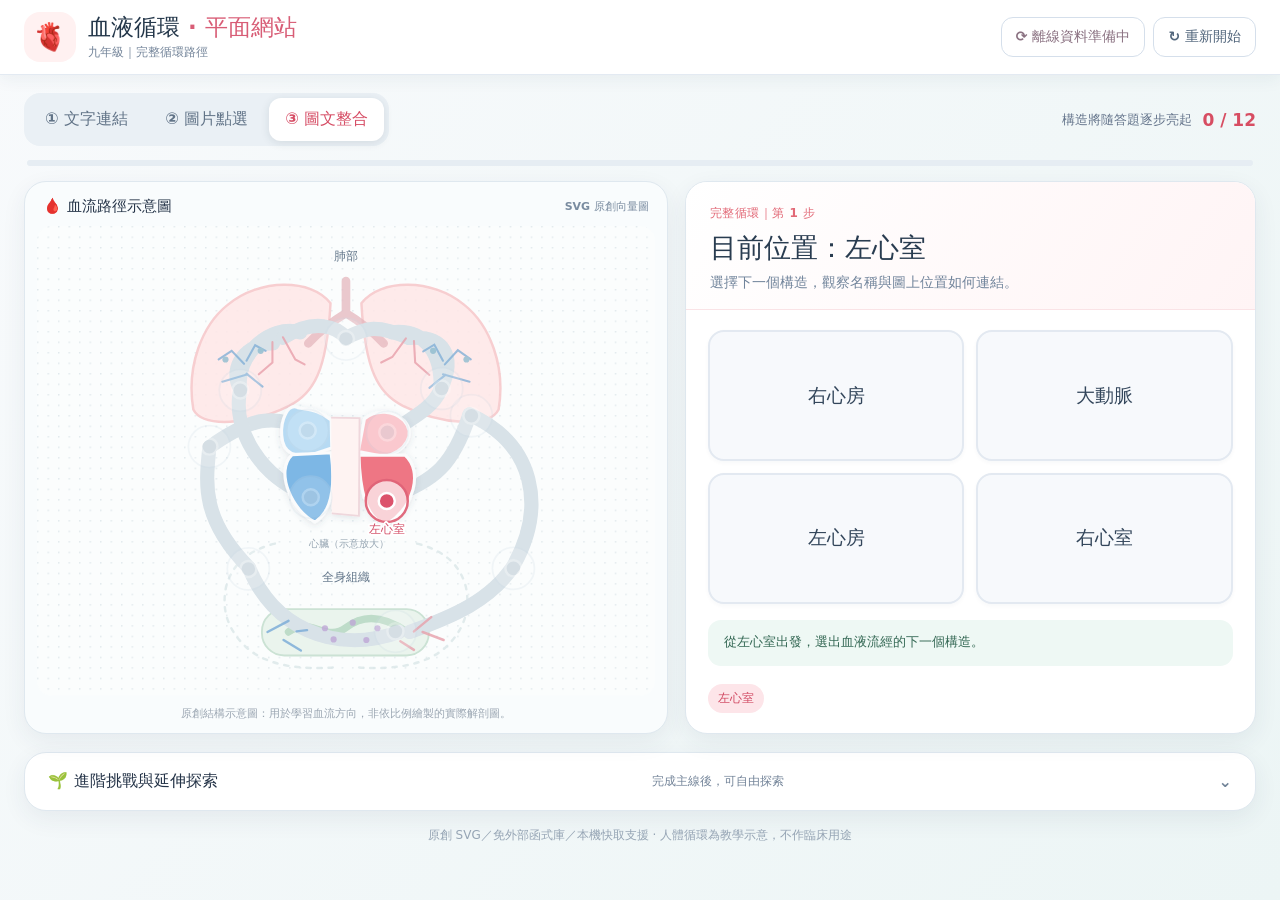
==== index.html @ 43c00ac1 "Add files via upload" ====
<!doctype html>
<html lang="zh-Hant"><head><meta charset="utf-8"><meta name="viewport" content="width=device-width,initial-scale=1"><meta name="theme-color" content="#ffffff"><meta name="description" content="九年級血液循環完整路徑複習：文字連結、圖片點選、圖文整合及進階雙循環"><link rel="icon" href="./favicon.svg" type="image/svg+xml"><link rel="manifest" href="./manifest.webmanifest"><link rel="stylesheet" href="./styles.css"><title>血液循環｜平面網站</title></head>
<body class="mode-integrated">
<header><div class="head-inner"><div class="brand"><span class="brand-icon">🫀</span><div><h1>血液循環 <span style="color:#d85d76">· 平面網站</span></h1><div class="subtitle">九年級｜完整循環路徑</div></div></div><div class="header-actions"><span id="offline-badge" class="quiet-btn" role="status" aria-live="polite">離線狀態檢查中</span><button id="reset-btn" class="quiet-btn">↻ 重新開始</button></div></div></header>
<main class="main"><div class="top-bar"><div class="mode-buttons" role="group" aria-label="選擇練習模式"><button class="mode-btn" data-mode="text" aria-pressed="false">① 文字連結</button><button class="mode-btn" data-mode="image" aria-pressed="false">② 圖片點選</button><button class="mode-btn active" data-mode="integrated" aria-pressed="true">③ 圖文整合</button></div><div class="practice-status"><span id="mode-guide">構造將隨答題逐步亮起</span><strong id="progress">0 / 12</strong></div></div>
<div style="height:6px;background:#e6edf3;border-radius:6px;margin:0 3px 15px;overflow:hidden"><div id="progress-bar" style="height:100%;width:0;background:linear-gradient(90deg,#f3a3b4,#d95670);transition:width .35s"></div></div>
<div class="workspace"><section class="panel map-panel" aria-labelledby="map-title"><div class="panel-head"><h2 id="map-title">🩸 血流路徑示意圖</h2><label class="hint-switch"><input id="hint-names" type="checkbox">顯示候選構造名稱（提示）</label><span class="soft-note" id="diagram-status">SVG 原創向量圖</span></div><div class="map-body"><svg id="circulation-map" viewBox="0 0 1000 760" xmlns="http://www.w3.org/2000/svg" role="img" aria-label="人體血液循環示意圖，包含四個心臟腔室、肺循環與體循環">
  <defs>
    <linearGradient id="tissue-change" x1="1" y1="0" x2="0" y2="0"><stop offset="0" stop-color="#ec5b68"/><stop offset=".55" stop-color="#956aca"/><stop offset="1" stop-color="#4c8bcb"/></linearGradient>
    <linearGradient id="lung-change" x1="0" y1="0" x2="1" y2="0"><stop offset="0" stop-color="#4c8bcb"/><stop offset=".5" stop-color="#956aca"/><stop offset="1" stop-color="#ec5b68"/></linearGradient>
    <filter id="shadow"><feDropShadow dx="0" dy="3" stdDeviation="5" flood-color="#475569" flood-opacity=".14"/></filter>
    <filter id="softglow"><feGaussianBlur stdDeviation="8"/></filter>
    <pattern id="dots" x="0" y="0" width="17" height="17" patternUnits="userSpaceOnUse"><circle cx="1" cy="1" r="1.5" fill="#c8d5de" opacity=".52"/></pattern>
  </defs>
  <rect width="1000" height="760" rx="24" fill="#fbfdfd" />
  <rect width="1000" height="760" rx="24" fill="url(#dots)"/>
  <g id="anatomical-context" fill="none" stroke-linecap="round" stroke-linejoin="round">
    <path d="M 475 125 C 445 85 360 84 308 128 C 268 160 241 226 253 297 C 268 327 345 322 408 291 C 447 272 469 235 475 125Z" fill="#ffe7e7" stroke="#f7c6c9" stroke-width="4" opacity=".85"/>
    <path d="M 525 125 C 555 85 640 84 692 128 C 732 160 759 226 747 297 C 732 327 655 322 592 291 C 553 272 531 235 525 125Z" fill="#ffe7e7" stroke="#f7c6c9" stroke-width="4" opacity=".85"/>
    <path d="M 500 89 L 500 141 M 500 141 Q 465 162 439 190 M 500 141 Q 535 162 561 190" stroke="#e4b7be" stroke-width="14" opacity=".75"/>
    <path d="M 385 514 Q 320 530 306 584 Q 294 641 340 683 Q 385 722 485 714 M 615 514 Q 680 530 694 584 Q 706 641 660 683 Q 615 722 515 714" stroke="#dbe8e9" stroke-width="4" stroke-dasharray="7 11" opacity=".8"/>
    <rect x="364" y="620" width="270" height="75" rx="36" fill="#eaf4ed" stroke="#cbe2d4" stroke-width="3"/>
    <path d="M 407 657 C 440 630 468 675 500 650 S 566 634 599 657" stroke="#bedcc9" stroke-width="12"/>
  </g>
  <g id="vessel-base" fill="none" stroke="#d8e2e8" stroke-width="23" stroke-linecap="round" stroke-linejoin="round">
    <path d="M 570 439 C 645 413 674 385 700 305"/>
    <path d="M 700 305 C 806 353 824 455 771 550"/>
    <path d="M 771 550 C 734 606 673 632 603 657"/>
    <path d="M 586 657 C 480 695 380 647 343 553"/>
    <path d="M 343 553 C 265 474 273 417 279 358"/>
    <path d="M 279 358 C 342 313 387 300 430 332"/>
    <path d="M 444 364 C 440 393 442 410 444 428"/>
    <path d="M 444 437 C 362 409 315 330 329 264"/>
    <path d="M 329 264 C 309 228 340 189 382 190 M 329 264 C 320 212 375 158 426 172"/>
    <path d="M 398 181 C 450 148 486 164 500 181 C 533 164 550 159 602 181"/>
    <path d="M 602 181 C 659 177 679 211 653 265 M 574 172 C 626 166 656 204 653 265"/>
    <path d="M 653 265 C 640 296 604 312 568 337"/>
    <path d="M 568 364 C 565 390 569 415 570 439"/>
  </g>
  <g id="route-layer" fill="none" stroke-linecap="round" stroke-linejoin="round">
    <g class="flow-path oxygen" id="edge-0"><path d="M 570 439 C 645 413 674 385 700 305"/></g>
    <g class="flow-path oxygen" id="edge-1"><path d="M 700 305 C 806 353 824 455 771 550"/></g>
    <g class="flow-path oxygen" id="edge-2"><path d="M 771 550 C 734 606 673 632 603 657"/></g>
    <g class="flow-path gradient-tissue" id="edge-3"><path d="M 586 657 C 480 695 380 647 343 553"/></g>
    <g class="flow-path deoxygen" id="edge-4"><path d="M 343 553 C 265 474 273 417 279 358"/></g>
    <g class="flow-path deoxygen" id="edge-5"><path d="M 279 358 C 342 313 387 300 430 332"/></g>
    <g class="flow-path deoxygen" id="edge-6"><path d="M 444 364 C 440 393 442 410 444 428"/></g>
    <g class="flow-path deoxygen" id="edge-7"><path d="M 444 437 C 362 409 315 330 329 264"/></g>
    <g class="flow-path deoxygen" id="edge-8"><path d="M 329 264 C 309 228 340 189 382 190 M 329 264 C 320 212 375 158 426 172"/></g>
    <g class="flow-path gradient-lung" id="edge-9"><path d="M 398 181 C 450 148 486 164 500 181 C 533 164 550 159 602 181"/></g>
    <g class="flow-path oxygen" id="edge-10"><path d="M 602 181 C 659 177 679 211 653 265 M 574 172 C 626 166 656 204 653 265"/></g>
    <g class="flow-path oxygen" id="edge-11"><path d="M 653 265 C 640 296 604 312 568 337"/></g>
    <g class="flow-path oxygen" id="edge-12"><path d="M 568 364 C 565 390 569 415 570 439"/></g>
  </g>
  <g id="pulmonary-detail" opacity=".8" stroke-width="3.4" stroke-linecap="round" fill="none">
    <g stroke="#83b0d7"><path d="M335 223 L315 202 L294 216 M339 218 L353 193 L370 202 M341 240 L300 252 M339 239 L365 260"/><path d="M660 224 L681 201 L702 216 M657 218 L643 192 L625 203 M657 240 L700 252 M661 241 L635 262"/></g>
    <g stroke="#e8a0ab"><path d="M381 188 L381 221 L359 240 M398 180 L418 216 L433 224 M610 186 L612 221 L635 241 M597 182 L575 212 L557 221"/></g>
    <g fill="#8fbccf" stroke="none"><circle cx="305" cy="216" r="5"/><circle cx="362" cy="202" r="5"/><circle cx="695" cy="216" r="5"/><circle cx="641" cy="202" r="5"/></g>
  </g>
  <g id="organ-detail" opacity=".8"><g fill="none" stroke-width="4" stroke-linecap="round"><path d="M 610 656 L 638 633 M 624 657 L 658 670 M 588 672 L 610 686" stroke="#e8a0ab"/><path d="M 373 657 L 407 639 M 399 670 L 427 687 M 420 656 L 437 654" stroke="#78aad7"/></g><g fill="#bfa7d6"><circle cx="466" cy="651" r="5"/><circle cx="480" cy="669" r="5"/><circle cx="511" cy="642" r="5"/><circle cx="533" cy="670" r="5"/><circle cx="551" cy="651" r="5"/></g></g>
  <g id="heart" filter="url(#shadow)" stroke="#fafbfc" stroke-width="5">
    <path d="M 422 294 C 406 286 394 314 396 339 C 398 371 419 374 448 369 L 477 359 L 476 314 C 454 296 440 298 422 294Z" fill="#b6daf3"/>
    <path d="M 413 370 C 384 397 413 462 450 479 C 474 464 484 428 476 367Z" fill="#7db7e5"/>
    <path d="M 530 312 C 550 296 577 299 594 315 C 613 336 598 365 562 373 L 520 365Z" fill="#f9bec5"/>
    <path d="M 521 371 C 522 407 527 478 567 482 C 610 455 625 397 596 371Z" fill="#ee7684"/>
    <path d="M 476 310 L 522 311 L 521 469 L 477 465" fill="#fef3f2" stroke="#efd7dc" stroke-width="3"/>
  </g>
  <g id="background-labels" fill="#607488" font-family="system-ui, sans-serif" font-weight="700" font-size="20" text-anchor="middle">
    <text x="500" y="55">肺部</text>
    <text x="500" y="575">全身組織</text>
    <text x="505" y="520" font-size="16" font-weight="500" fill="#96a5b2">心臟（示意放大）</text>
  </g>
  <g id="node-layer" font-family="system-ui, sans-serif">
    <g id="node-0" class="map-node" data-node="0" transform="translate(566 445)"><circle class="node-halo" r="34"/><circle class="node-dot" r="13"/><text class="candidate-letter" y="8" text-anchor="middle"></text><text class="node-name" y="52" text-anchor="middle">左心室</text></g>
    <g id="node-1" class="map-node" data-node="1" transform="translate(703 307)"><circle class="node-halo" r="34"/><circle class="node-dot" r="13"/><text class="candidate-letter" y="8" text-anchor="middle"></text><text class="node-name" y="52" text-anchor="middle">大動脈</text></g>
    <g id="node-2" class="map-node" data-node="2" transform="translate(771 554)"><circle class="node-halo" r="34"/><circle class="node-dot" r="13"/><text class="candidate-letter" y="8" text-anchor="middle"></text><text class="node-name" y="52" text-anchor="middle">各器官動脈</text></g>
    <g id="node-3" class="map-node" data-node="3" transform="translate(580 656)"><circle class="node-halo" r="34"/><circle class="node-dot" r="13"/><text class="candidate-letter" y="8" text-anchor="middle"></text><text class="node-name" y="52" text-anchor="middle">組織微血管</text></g>
    <g id="node-4" class="map-node" data-node="4" transform="translate(342 555)"><circle class="node-halo" r="34"/><circle class="node-dot" r="13"/><text class="candidate-letter" y="8" text-anchor="middle"></text><text class="node-name" y="52" text-anchor="middle">各器官靜脈</text></g>
    <g id="node-5" class="map-node" data-node="5" transform="translate(279 357)"><circle class="node-halo" r="34"/><circle class="node-dot" r="13"/><text class="candidate-letter" y="8" text-anchor="middle"></text><text class="node-name" y="52" text-anchor="middle">大靜脈</text></g>
    <g id="node-6" class="map-node" data-node="6" transform="translate(438 331)"><circle class="node-halo" r="34"/><circle class="node-dot" r="13"/><text class="candidate-letter" y="8" text-anchor="middle"></text><text class="node-name" y="52" text-anchor="middle">右心房</text></g>
    <g id="node-7" class="map-node" data-node="7" transform="translate(443 439)"><circle class="node-halo" r="34"/><circle class="node-dot" r="13"/><text class="candidate-letter" y="8" text-anchor="middle"></text><text class="node-name" y="52" text-anchor="middle">右心室</text></g>
    <g id="node-8" class="map-node" data-node="8" transform="translate(329 266)"><circle class="node-halo" r="34"/><circle class="node-dot" r="13"/><text class="candidate-letter" y="8" text-anchor="middle"></text><text class="node-name" y="52" text-anchor="middle">肺動脈</text></g>
    <g id="node-9" class="map-node" data-node="9" transform="translate(500 183)"><circle class="node-halo" r="34"/><circle class="node-dot" r="13"/><text class="candidate-letter" y="8" text-anchor="middle"></text><text class="node-name" y="52" text-anchor="middle">肺部微血管</text></g>
    <g id="node-10" class="map-node" data-node="10" transform="translate(655 263)"><circle class="node-halo" r="34"/><circle class="node-dot" r="13"/><text class="candidate-letter" y="8" text-anchor="middle"></text><text class="node-name" y="52" text-anchor="middle">肺靜脈</text></g>
    <g id="node-11" class="map-node" data-node="11" transform="translate(567 334)"><circle class="node-halo" r="34"/><circle class="node-dot" r="13"/><text class="candidate-letter" y="8" text-anchor="middle"></text><text class="node-name" y="52" text-anchor="middle">左心房</text></g>
  </g>
</svg>
</div><div class="map-cover">文字連結模式<br>請用名稱順序在腦中完成循環</div><p id="map-caption" class="map-caption">原創結構示意圖：用於學習血流方向，非依比例繪製的實際解剖圖。</p></section>
<section class="panel q-panel" aria-labelledby="question-title"><div class="q-top"><div class="eyebrow" id="question-label">完整循環｜第 1 步</div><h2 id="question-title">目前位置：左心室</h2><p id="question-desc">選擇下一個構造，觀察名稱與圖上位置如何連結。</p></div><div id="options" class="options-container" aria-label="作答區"></div><div id="message" class="info-strip" role="status" aria-live="polite">從左心室出發，選出血液流經的下一個構造。</div><div id="trail" class="trail" aria-label="已走過的血液循環路徑"></div></section></div>
<details id="advanced" class="panel advanced"><summary>🌱 進階挑戰與延伸探索 <span class="smallprint">完成主線後，可自由探索</span></summary><div class="advanced-inner"><div id="advanced-tabs" class="advanced-tabs"></div><div id="advanced-content" class="advanced-content"></div></div></details>
<footer style="text-align:center;color:#95a4b4;font-size:12px;margin-top:16px">原創 SVG／免外部函式庫／本機快取支援 · 人體循環為教學示意，不作臨床用途</footer></main><script src="./app.js" defer></script></body></html>
---- styles.css ----
:root{font-family:system-ui,-apple-system,"Noto Sans TC","Microsoft JhengHei",sans-serif;background:#f5f8fc;color:#253448;font-synthesis:none}
*{box-sizing:border-box}button{font:inherit;cursor:pointer}button:focus-visible{outline:4px solid #76b7f9;outline-offset:2px}body{margin:0;min-height:100dvh;background:linear-gradient(130deg,#f8fafc,#ecf5f5)}
header{background:#fff;box-shadow:0 4px 16px #213e5710;border-bottom:1px solid #e3eaf2;position:relative;z-index:5}
.head-inner{max-width:1500px;margin:auto;min-height:70px;display:flex;justify-content:space-between;align-items:center;gap:12px;padding:12px 24px}.brand{display:flex;align-items:center;gap:12px}.brand-icon{border-radius:16px;background:#fff1f1;font-size:27px;padding:9px}.brand h1{font-size:23px;line-height:1.25;margin:0;color:#24374a}.subtitle{font-size:12px;color:#74859a;font-weight:650;margin-top:3px}.header-actions{display:flex;gap:8px;flex-wrap:wrap}
button{border:0}.quiet-btn{border:1px solid #d5dfeb;background:#fff;color:#52667c;font-size:14px;padding:10px 14px;border-radius:12px;font-weight:800}.quiet-btn:hover{background:#f3f7fa}.main{max-width:1500px;margin:auto;padding:18px 24px 26px}.top-bar{display:flex;align-items:center;justify-content:space-between;gap:12px;margin-bottom:14px;flex-wrap:wrap}.mode-buttons{display:flex;background:#eaf0f5;border-radius:16px;padding:5px;gap:5px}.mode-btn{border-radius:12px;padding:11px 16px;font-weight:850;color:#617387;background:transparent;transition:.2s}.mode-btn.active{background:#fff;color:#d64d65;box-shadow:0 2px 10px #1f34401c}.practice-status{display:flex;gap:10px;align-items:center;color:#64748b;font-size:13px;font-weight:750}.practice-status strong{color:#d74d62;font-size:17px}.workspace{display:grid;grid-template-columns:minmax(0,1.06fr) minmax(340px,.94fr);gap:17px;align-items:stretch}.panel{border:1px solid #dfe8ef;box-shadow:0 8px 24px #263b5712;background:#fff;border-radius:22px;overflow:hidden}.map-panel{position:relative;min-height:470px;background:#f9fcfd;display:flex;flex-direction:column}.panel-head{padding:15px 18px 10px;display:flex;gap:10px;align-items:center;justify-content:space-between;z-index:1}.panel-head h2{font-size:15px;margin:0}.soft-note{font-size:11px;color:#7a8ca0;font-weight:750}.map-body{flex:1;display:flex;align-items:center;justify-content:center;padding:0 12px 10px;min-height:0}.map-body svg{display:block;width:100%;max-height:calc(100dvh - 205px);height:auto;overflow:visible}.map-caption{font-size:11px;text-align:center;color:#9ba6b2;margin:0 14px 12px}
.q-panel{display:flex;flex-direction:column;min-height:470px}.q-top{padding:23px 24px 16px;background:linear-gradient(125deg,#fff,#fff4f5);border-bottom:1px solid #fae3e6}.eyebrow{color:#e26977;font-size:12px;font-weight:900;letter-spacing:.5px}.q-top h2{font-size:clamp(23px,2.1vw,32px);margin:8px 0 5px;color:#293c50}.q-top p{color:#71849b;font-size:14px;margin:0;line-height:1.6}.options-container{padding:20px 22px 16px;display:grid;grid-template-columns:repeat(2,minmax(0,1fr));grid-auto-rows:minmax(67px,1fr);gap:12px;flex:1;align-content:center}.choice{background:#f7f9fc;border:2px solid #e3e9f1;border-radius:16px;padding:12px 9px;font-size:clamp(15px,1.5vw,20px);font-weight:850;color:#33465b;box-shadow:0 2px 4px #23364c09}.choice:active{transform:scale(.985)}.choice:hover{border-color:#c0d5e8;background:#f1f8fc}.choice.wrong{background:#fff0f1;border-color:#e56575;color:#af3546;animation:wrong .35s}.choice.selected{background:#e7f4ff;border-color:#55a6e1;color:#246d9c}.choice:disabled{cursor:default;opacity:.7}.info-strip{margin:0 22px 18px;background:#eef8f4;color:#346854;border-radius:13px;padding:12px 16px;font-size:13px;line-height:1.5;min-height:46px;font-weight:720}.info-strip.warn{background:#fff1f1;color:#af4f55}.trail{display:flex;gap:7px;flex-wrap:wrap;align-items:center;max-height:90px;overflow:auto;padding:0 22px 20px}.trail .chip{border-radius:100px;padding:6px 10px;background:#f0f3f7;color:#63778a;font-size:12px;font-weight:780}.trail .chip:last-child{background:#fde5e9;color:#d14962}.trail .sep{color:#aebdca;font-weight:bold}.advanced{margin-top:18px}.advanced summary{cursor:pointer;list-style:none;padding:18px 23px;font-size:16px;font-weight:900;display:flex;align-items:center;justify-content:space-between}.advanced summary::-webkit-details-marker{display:none}.advanced summary::after{content:'⌄';color:#708297}.advanced[open] summary::after{content:'⌃'}.advanced-inner{padding:0 22px 22px}.advanced-tabs{display:flex;gap:8px;flex-wrap:wrap}.advanced-tab{padding:11px 15px;border-radius:12px;background:#eff4f8;color:#546d83;font-weight:800}.advanced-tab.active{background:#dceef9;color:#27668e}.advanced-content{border-radius:16px;background:#f9fbfd;padding:16px;margin-top:14px;border:1px solid #e2eaf0}.advanced-content h3{margin:0 0 9px;font-size:17px}.advanced-content p{font-size:13px;color:#65788b;line-height:1.65}.chart-wrap{overflow-x:auto}.chart-wrap svg{width:100%;min-width:640px;height:255px}.chart-meta{display:flex;align-items:center;gap:10px;flex-wrap:wrap}.mini-btn{padding:8px 11px;background:white;border:1px solid #d3dfeb;border-radius:10px;font-weight:800;color:#52718e}.mini-btn.active{background:#e8f3ff;border-color:#98c7ed;color:#235e92}.boss-grids{display:grid;grid-template-columns:1fr 1fr;gap:15px}.boss-grids>section{background:white;border-radius:13px;padding:13px;border:1px solid #dfe7ed}.boss-grids h4{margin:0 0 12px}.boss-options{display:grid;grid-template-columns:1fr 1fr;gap:8px}.boss-options button{border:2px solid #e1e8ef;border-radius:11px;min-height:50px;background:#f8fafc;padding:9px;font-weight:800;color:#45586c}.boss-options button.selected{border-color:#3f9eaa;background:#e4f6f4}.boss-foot{display:flex;align-items:center;gap:13px;flex-wrap:wrap;margin-top:14px}.primary{padding:12px 24px;border-radius:12px;background:#e45b70;color:white;font-weight:900}.primary:disabled{opacity:.45}.smallprint{color:#728398;font-size:12px}.success{background:#eff9f4;color:#328266;font-weight:850;padding:18px;border-radius:15px}.success h3{font-size:23px;margin:0 0 8px}.success button{margin:8px 8px 0 0}.mode-explanation{margin-top:4px}.map-cover{position:absolute;inset:53px 9px 26px;display:flex;align-items:center;justify-content:center;z-index:2;background:#fbfdfded;pointer-events:none;border-radius:13px;color:#708ba0;font-weight:900;font-size:20px;text-align:center;padding:20px;opacity:0;transition:.25s}.mode-text .map-cover{opacity:1}.mode-text .map-body svg{filter:blur(4px);opacity:.25}.hint-switch{display:none;gap:6px;align-items:center;font-size:11px;color:#627f90;cursor:pointer;font-weight:750}.mode-image .hint-switch{display:flex}.hint-switch input{accent-color:#d65068}
/* Inline SVG styles: one DOM, no layered bitmap assets */
.flow-path path{stroke-width:14;stroke:#cfd7df;opacity:0;transition:opacity .35s;stroke-dasharray:0}.flow-path.done path{opacity:1;stroke-dasharray:20 16;animation:circulationflow 2.2s linear infinite}.flow-path.oxygen.done path{stroke:#ed6676}.flow-path.deoxygen.done path{stroke:#5298d2}.flow-path.gradient-tissue.done path{stroke:url(#tissue-change)}.flow-path.gradient-lung.done path{stroke:url(#lung-change)}
.map-node{pointer-events:none}.map-node .node-halo{fill:#ffffffb8;stroke:#cddae5;stroke-width:3;opacity:.22}.map-node .node-dot{fill:#becbd5;stroke:#fff;stroke-width:4;opacity:.28}.map-node .node-name{opacity:0;fill:#2c4b62;font-size:19px;font-weight:900;paint-order:stroke;stroke:#fff;stroke-width:6px;stroke-linejoin:round}.map-node .candidate-letter{display:none;fill:#fff;font-size:29px;font-weight:900;pointer-events:none}.map-node.seen .node-halo{opacity:.9;stroke:#a1becb}.map-node.seen .node-dot{opacity:1;fill:#548aa5}.map-node.seen .node-name{opacity:1}.map-node.current .node-halo{opacity:.95;stroke:#e06478;stroke-width:4;animation:pulsering 1.7s ease-in-out infinite}.map-node.current .node-dot{opacity:1;fill:#dc536c;stroke:white}.map-node.current .node-name{fill:#d34e67;opacity:1}.map-node.candidate{pointer-events:auto;cursor:pointer}.map-node.candidate .node-halo{opacity:1;fill:#d9eef9;stroke:#3a8ebd;stroke-width:4}.map-node.candidate .node-dot{opacity:1;fill:#3e98c4;r:28}.map-node.candidate .candidate-letter{display:block}.map-node.candidate .node-name{opacity:0}.map-node.candidate:hover .node-halo{fill:#b9e2f4;stroke:#136e9d}.mode-image.hints-on .map-node.candidate .node-name{opacity:1}.map-node.wrong .node-halo{stroke:#e04d60;fill:#fbe3e7}.map-node.wrong .node-dot{fill:#dc536c}
@keyframes circulationflow{to{stroke-dashoffset:-72}}@keyframes pulsering{50%{opacity:.42;stroke-width:8}}@keyframes wrong{30%,70%{transform:translateX(5px)}50%{transform:translateX(-4px)}}
@media(max-width:980px){.workspace{grid-template-columns:1fr}.map-panel,.q-panel{min-height:0}.map-body svg{max-height:430px}.q-panel{min-height:340px}.options-container{grid-auto-rows:70px}.main{padding:13px}.head-inner{padding:11px 14px}.brand h1{font-size:19px}}
@media(max-width:640px){.top-bar{align-items:stretch}.mode-buttons{width:100%;justify-content:space-around}.mode-btn{flex:1;padding:10px 5px;font-size:12px}.practice-status{width:100%;justify-content:center}.brand-icon{font-size:19px}.brand h1{font-size:17px}.header-actions .quiet-btn{font-size:11px;padding:8px}.map-panel{min-height:295px}.map-body svg{max-height:300px}.q-top{padding:17px}.q-top h2{font-size:22px}.options-container{padding:13px;gap:9px}.choice{font-size:14px;min-height:64px}.info-strip{margin:0 13px 13px;font-size:12px}.trail{padding:0 13px 14px}.boss-grids{grid-template-columns:1fr}}
@media(prefers-reduced-motion:reduce){*,*::before,*::after{animation:none!important;transition:none!important}}
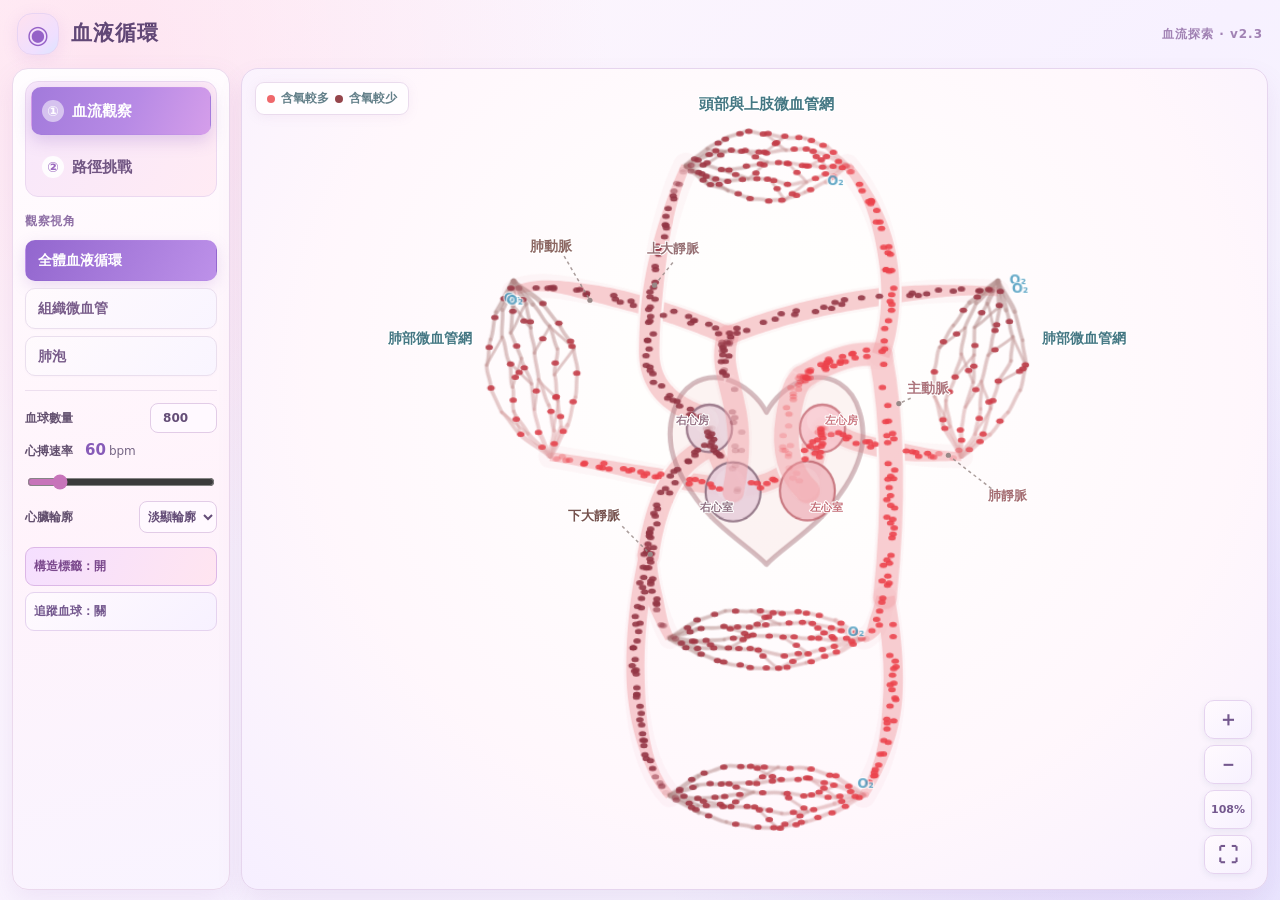
==== commit 7c24d21a: "Add files via upload" ====
--- a/index.html
+++ b/index.html
@@ -1,91 +1,134 @@
 <!doctype html>
-<html lang="zh-Hant"><head><meta charset="utf-8"><meta name="viewport" content="width=device-width,initial-scale=1"><meta name="theme-color" content="#ffffff"><meta name="description" content="九年級血液循環完整路徑複習：文字連結、圖片點選、圖文整合及進階雙循環"><link rel="icon" href="./favicon.svg" type="image/svg+xml"><link rel="manifest" href="./manifest.webmanifest"><link rel="stylesheet" href="./styles.css"><title>血液循環｜平面網站</title></head>
-<body class="mode-integrated">
-<header><div class="head-inner"><div class="brand"><span class="brand-icon">🫀</span><div><h1>血液循環 <span style="color:#d85d76">· 平面網站</span></h1><div class="subtitle">九年級｜完整循環路徑</div></div></div><div class="header-actions"><span id="offline-badge" class="quiet-btn" role="status" aria-live="polite">離線狀態檢查中</span><button id="reset-btn" class="quiet-btn">↻ 重新開始</button></div></div></header>
-<main class="main"><div class="top-bar"><div class="mode-buttons" role="group" aria-label="選擇練習模式"><button class="mode-btn" data-mode="text" aria-pressed="false">① 文字連結</button><button class="mode-btn" data-mode="image" aria-pressed="false">② 圖片點選</button><button class="mode-btn active" data-mode="integrated" aria-pressed="true">③ 圖文整合</button></div><div class="practice-status"><span id="mode-guide">構造將隨答題逐步亮起</span><strong id="progress">0 / 12</strong></div></div>
-<div style="height:6px;background:#e6edf3;border-radius:6px;margin:0 3px 15px;overflow:hidden"><div id="progress-bar" style="height:100%;width:0;background:linear-gradient(90deg,#f3a3b4,#d95670);transition:width .35s"></div></div>
-<div class="workspace"><section class="panel map-panel" aria-labelledby="map-title"><div class="panel-head"><h2 id="map-title">🩸 血流路徑示意圖</h2><label class="hint-switch"><input id="hint-names" type="checkbox">顯示候選構造名稱（提示）</label><span class="soft-note" id="diagram-status">SVG 原創向量圖</span></div><div class="map-body"><svg id="circulation-map" viewBox="0 0 1000 760" xmlns="http://www.w3.org/2000/svg" role="img" aria-label="人體血液循環示意圖，包含四個心臟腔室、肺循環與體循環">
-  <defs>
-    <linearGradient id="tissue-change" x1="1" y1="0" x2="0" y2="0"><stop offset="0" stop-color="#ec5b68"/><stop offset=".55" stop-color="#956aca"/><stop offset="1" stop-color="#4c8bcb"/></linearGradient>
-    <linearGradient id="lung-change" x1="0" y1="0" x2="1" y2="0"><stop offset="0" stop-color="#4c8bcb"/><stop offset=".5" stop-color="#956aca"/><stop offset="1" stop-color="#ec5b68"/></linearGradient>
-    <filter id="shadow"><feDropShadow dx="0" dy="3" stdDeviation="5" flood-color="#475569" flood-opacity=".14"/></filter>
-    <filter id="softglow"><feGaussianBlur stdDeviation="8"/></filter>
-    <pattern id="dots" x="0" y="0" width="17" height="17" patternUnits="userSpaceOnUse"><circle cx="1" cy="1" r="1.5" fill="#c8d5de" opacity=".52"/></pattern>
-  </defs>
-  <rect width="1000" height="760" rx="24" fill="#fbfdfd" />
-  <rect width="1000" height="760" rx="24" fill="url(#dots)"/>
-  <g id="anatomical-context" fill="none" stroke-linecap="round" stroke-linejoin="round">
-    <path d="M 475 125 C 445 85 360 84 308 128 C 268 160 241 226 253 297 C 268 327 345 322 408 291 C 447 272 469 235 475 125Z" fill="#ffe7e7" stroke="#f7c6c9" stroke-width="4" opacity=".85"/>
-    <path d="M 525 125 C 555 85 640 84 692 128 C 732 160 759 226 747 297 C 732 327 655 322 592 291 C 553 272 531 235 525 125Z" fill="#ffe7e7" stroke="#f7c6c9" stroke-width="4" opacity=".85"/>
-    <path d="M 500 89 L 500 141 M 500 141 Q 465 162 439 190 M 500 141 Q 535 162 561 190" stroke="#e4b7be" stroke-width="14" opacity=".75"/>
-    <path d="M 385 514 Q 320 530 306 584 Q 294 641 340 683 Q 385 722 485 714 M 615 514 Q 680 530 694 584 Q 706 641 660 683 Q 615 722 515 714" stroke="#dbe8e9" stroke-width="4" stroke-dasharray="7 11" opacity=".8"/>
-    <rect x="364" y="620" width="270" height="75" rx="36" fill="#eaf4ed" stroke="#cbe2d4" stroke-width="3"/>
-    <path d="M 407 657 C 440 630 468 675 500 650 S 566 634 599 657" stroke="#bedcc9" stroke-width="12"/>
-  </g>
-  <g id="vessel-base" fill="none" stroke="#d8e2e8" stroke-width="23" stroke-linecap="round" stroke-linejoin="round">
-    <path d="M 570 439 C 645 413 674 385 700 305"/>
-    <path d="M 700 305 C 806 353 824 455 771 550"/>
-    <path d="M 771 550 C 734 606 673 632 603 657"/>
-    <path d="M 586 657 C 480 695 380 647 343 553"/>
-    <path d="M 343 553 C 265 474 273 417 279 358"/>
-    <path d="M 279 358 C 342 313 387 300 430 332"/>
-    <path d="M 444 364 C 440 393 442 410 444 428"/>
-    <path d="M 444 437 C 362 409 315 330 329 264"/>
-    <path d="M 329 264 C 309 228 340 189 382 190 M 329 264 C 320 212 375 158 426 172"/>
-    <path d="M 398 181 C 450 148 486 164 500 181 C 533 164 550 159 602 181"/>
-    <path d="M 602 181 C 659 177 679 211 653 265 M 574 172 C 626 166 656 204 653 265"/>
-    <path d="M 653 265 C 640 296 604 312 568 337"/>
-    <path d="M 568 364 C 565 390 569 415 570 439"/>
-  </g>
-  <g id="route-layer" fill="none" stroke-linecap="round" stroke-linejoin="round">
-    <g class="flow-path oxygen" id="edge-0"><path d="M 570 439 C 645 413 674 385 700 305"/></g>
-    <g class="flow-path oxygen" id="edge-1"><path d="M 700 305 C 806 353 824 455 771 550"/></g>
-    <g class="flow-path oxygen" id="edge-2"><path d="M 771 550 C 734 606 673 632 603 657"/></g>
-    <g class="flow-path gradient-tissue" id="edge-3"><path d="M 586 657 C 480 695 380 647 343 553"/></g>
-    <g class="flow-path deoxygen" id="edge-4"><path d="M 343 553 C 265 474 273 417 279 358"/></g>
-    <g class="flow-path deoxygen" id="edge-5"><path d="M 279 358 C 342 313 387 300 430 332"/></g>
-    <g class="flow-path deoxygen" id="edge-6"><path d="M 444 364 C 440 393 442 410 444 428"/></g>
-    <g class="flow-path deoxygen" id="edge-7"><path d="M 444 437 C 362 409 315 330 329 264"/></g>
-    <g class="flow-path deoxygen" id="edge-8"><path d="M 329 264 C 309 228 340 189 382 190 M 329 264 C 320 212 375 158 426 172"/></g>
-    <g class="flow-path gradient-lung" id="edge-9"><path d="M 398 181 C 450 148 486 164 500 181 C 533 164 550 159 602 181"/></g>
-    <g class="flow-path oxygen" id="edge-10"><path d="M 602 181 C 659 177 679 211 653 265 M 574 172 C 626 166 656 204 653 265"/></g>
-    <g class="flow-path oxygen" id="edge-11"><path d="M 653 265 C 640 296 604 312 568 337"/></g>
-    <g class="flow-path oxygen" id="edge-12"><path d="M 568 364 C 565 390 569 415 570 439"/></g>
-  </g>
-  <g id="pulmonary-detail" opacity=".8" stroke-width="3.4" stroke-linecap="round" fill="none">
-    <g stroke="#83b0d7"><path d="M335 223 L315 202 L294 216 M339 218 L353 193 L370 202 M341 240 L300 252 M339 239 L365 260"/><path d="M660 224 L681 201 L702 216 M657 218 L643 192 L625 203 M657 240 L700 252 M661 241 L635 262"/></g>
-    <g stroke="#e8a0ab"><path d="M381 188 L381 221 L359 240 M398 180 L418 216 L433 224 M610 186 L612 221 L635 241 M597 182 L575 212 L557 221"/></g>
-    <g fill="#8fbccf" stroke="none"><circle cx="305" cy="216" r="5"/><circle cx="362" cy="202" r="5"/><circle cx="695" cy="216" r="5"/><circle cx="641" cy="202" r="5"/></g>
-  </g>
-  <g id="organ-detail" opacity=".8"><g fill="none" stroke-width="4" stroke-linecap="round"><path d="M 610 656 L 638 633 M 624 657 L 658 670 M 588 672 L 610 686" stroke="#e8a0ab"/><path d="M 373 657 L 407 639 M 399 670 L 427 687 M 420 656 L 437 654" stroke="#78aad7"/></g><g fill="#bfa7d6"><circle cx="466" cy="651" r="5"/><circle cx="480" cy="669" r="5"/><circle cx="511" cy="642" r="5"/><circle cx="533" cy="670" r="5"/><circle cx="551" cy="651" r="5"/></g></g>
-  <g id="heart" filter="url(#shadow)" stroke="#fafbfc" stroke-width="5">
-    <path d="M 422 294 C 406 286 394 314 396 339 C 398 371 419 374 448 369 L 477 359 L 476 314 C 454 296 440 298 422 294Z" fill="#b6daf3"/>
-    <path d="M 413 370 C 384 397 413 462 450 479 C 474 464 484 428 476 367Z" fill="#7db7e5"/>
-    <path d="M 530 312 C 550 296 577 299 594 315 C 613 336 598 365 562 373 L 520 365Z" fill="#f9bec5"/>
-    <path d="M 521 371 C 522 407 527 478 567 482 C 610 455 625 397 596 371Z" fill="#ee7684"/>
-    <path d="M 476 310 L 522 311 L 521 469 L 477 465" fill="#fef3f2" stroke="#efd7dc" stroke-width="3"/>
-  </g>
-  <g id="background-labels" fill="#607488" font-family="system-ui, sans-serif" font-weight="700" font-size="20" text-anchor="middle">
-    <text x="500" y="55">肺部</text>
-    <text x="500" y="575">全身組織</text>
-    <text x="505" y="520" font-size="16" font-weight="500" fill="#96a5b2">心臟（示意放大）</text>
-  </g>
-  <g id="node-layer" font-family="system-ui, sans-serif">
-    <g id="node-0" class="map-node" data-node="0" transform="translate(566 445)"><circle class="node-halo" r="34"/><circle class="node-dot" r="13"/><text class="candidate-letter" y="8" text-anchor="middle"></text><text class="node-name" y="52" text-anchor="middle">左心室</text></g>
-    <g id="node-1" class="map-node" data-node="1" transform="translate(703 307)"><circle class="node-halo" r="34"/><circle class="node-dot" r="13"/><text class="candidate-letter" y="8" text-anchor="middle"></text><text class="node-name" y="52" text-anchor="middle">大動脈</text></g>
-    <g id="node-2" class="map-node" data-node="2" transform="translate(771 554)"><circle class="node-halo" r="34"/><circle class="node-dot" r="13"/><text class="candidate-letter" y="8" text-anchor="middle"></text><text class="node-name" y="52" text-anchor="middle">各器官動脈</text></g>
-    <g id="node-3" class="map-node" data-node="3" transform="translate(580 656)"><circle class="node-halo" r="34"/><circle class="node-dot" r="13"/><text class="candidate-letter" y="8" text-anchor="middle"></text><text class="node-name" y="52" text-anchor="middle">組織微血管</text></g>
-    <g id="node-4" class="map-node" data-node="4" transform="translate(342 555)"><circle class="node-halo" r="34"/><circle class="node-dot" r="13"/><text class="candidate-letter" y="8" text-anchor="middle"></text><text class="node-name" y="52" text-anchor="middle">各器官靜脈</text></g>
-    <g id="node-5" class="map-node" data-node="5" transform="translate(279 357)"><circle class="node-halo" r="34"/><circle class="node-dot" r="13"/><text class="candidate-letter" y="8" text-anchor="middle"></text><text class="node-name" y="52" text-anchor="middle">大靜脈</text></g>
-    <g id="node-6" class="map-node" data-node="6" transform="translate(438 331)"><circle class="node-halo" r="34"/><circle class="node-dot" r="13"/><text class="candidate-letter" y="8" text-anchor="middle"></text><text class="node-name" y="52" text-anchor="middle">右心房</text></g>
-    <g id="node-7" class="map-node" data-node="7" transform="translate(443 439)"><circle class="node-halo" r="34"/><circle class="node-dot" r="13"/><text class="candidate-letter" y="8" text-anchor="middle"></text><text class="node-name" y="52" text-anchor="middle">右心室</text></g>
-    <g id="node-8" class="map-node" data-node="8" transform="translate(329 266)"><circle class="node-halo" r="34"/><circle class="node-dot" r="13"/><text class="candidate-letter" y="8" text-anchor="middle"></text><text class="node-name" y="52" text-anchor="middle">肺動脈</text></g>
-    <g id="node-9" class="map-node" data-node="9" transform="translate(500 183)"><circle class="node-halo" r="34"/><circle class="node-dot" r="13"/><text class="candidate-letter" y="8" text-anchor="middle"></text><text class="node-name" y="52" text-anchor="middle">肺部微血管</text></g>
-    <g id="node-10" class="map-node" data-node="10" transform="translate(655 263)"><circle class="node-halo" r="34"/><circle class="node-dot" r="13"/><text class="candidate-letter" y="8" text-anchor="middle"></text><text class="node-name" y="52" text-anchor="middle">肺靜脈</text></g>
-    <g id="node-11" class="map-node" data-node="11" transform="translate(567 334)"><circle class="node-halo" r="34"/><circle class="node-dot" r="13"/><text class="candidate-letter" y="8" text-anchor="middle"></text><text class="node-name" y="52" text-anchor="middle">左心房</text></g>
-  </g>
-</svg>
-</div><div class="map-cover">文字連結模式<br>請用名稱順序在腦中完成循環</div><p id="map-caption" class="map-caption">原創結構示意圖：用於學習血流方向，非依比例繪製的實際解剖圖。</p></section>
-<section class="panel q-panel" aria-labelledby="question-title"><div class="q-top"><div class="eyebrow" id="question-label">完整循環｜第 1 步</div><h2 id="question-title">目前位置：左心室</h2><p id="question-desc">選擇下一個構造，觀察名稱與圖上位置如何連結。</p></div><div id="options" class="options-container" aria-label="作答區"></div><div id="message" class="info-strip" role="status" aria-live="polite">從左心室出發，選出血液流經的下一個構造。</div><div id="trail" class="trail" aria-label="已走過的血液循環路徑"></div></section></div>
-<details id="advanced" class="panel advanced"><summary>🌱 進階挑戰與延伸探索 <span class="smallprint">完成主線後，可自由探索</span></summary><div class="advanced-inner"><div id="advanced-tabs" class="advanced-tabs"></div><div id="advanced-content" class="advanced-content"></div></div></details>
-<footer style="text-align:center;color:#95a4b4;font-size:12px;margin-top:16px">原創 SVG／免外部函式庫／本機快取支援 · 人體循環為教學示意，不作臨床用途</footer></main><script src="./app.js" defer></script></body></html>+<html lang="zh-Hant">
+<head>
+  <meta charset="utf-8">
+  <meta name="viewport" content="width=device-width,initial-scale=1,viewport-fit=cover">
+  <meta name="theme-color" content="#b27bdb">
+  <meta name="description" content="互動式血液循環模型：觀察體循環、肺循環及微血管氣體交換">
+  <title>血液循環 2D｜路徑挑戰 × 血流觀察 v2.3</title>
+  <meta name="apple-mobile-web-app-capable" content="yes">
+  <meta name="apple-mobile-web-app-status-bar-style" content="default">
+  <link rel="stylesheet" href="./style.css">
+  <link rel="manifest" href="./manifest.webmanifest">
+</head>
+<body>
+  <div class="app">
+    <header class="app-header">
+      <div class="brand"><span class="brand-icon" aria-hidden="true">◉</span><div><h1>血液循環</h1><p>從心臟到微血管，看見血液的旅程</p></div></div>
+      <span class="edition-label">血流探索 · v2.3</span>
+    </header>
+    <div class="layout-shell">
+      <aside class="control-sidebar" aria-label="操作選項">
+        <nav class="main-tabs" aria-label="學習分頁">
+          <button type="button" class="main-tab selected" id="toObserve" aria-pressed="true"><span class="tab-seq">①</span> 血流觀察</button>
+          <button type="button" class="main-tab" id="toRoute" aria-pressed="false"><span class="tab-seq">②</span> 路徑挑戰</button>
+        </nav>
+        <section class="route-toolbar route-only" aria-label="路徑練習選擇">
+          <div class="route-level-group" aria-label="練習階段">
+            <span class="sidebar-label">練習階段</span>
+            <div class="route-levels" role="group" aria-label="路徑練習階段">
+              <button class="route-level selected" type="button" data-level="paired" aria-pressed="true" title="圖像搭配構造名稱">① 圖文</button>
+              <button class="route-level" type="button" data-level="visual" aria-pressed="false" title="觀察圖像，點選血管">② 圖示</button>
+              <button class="route-level" type="button" data-level="words" aria-pressed="false" title="只看文字選擇血流順序">③ 文字</button>
+            </div>
+          </div>
+          <div class="route-mode-group" aria-label="選擇路徑">
+            <span class="sidebar-label">選擇路徑</span>
+            <button class="route-mode selected" data-mode="upper" type="button">頭部 · 上半身</button>
+            <button class="route-mode" data-mode="lower" type="button">腳底 · 下半身</button>
+            <button class="route-mode" data-mode="challenge" type="button">◎ A → B 挑戰</button>
+          </div>
+          <div class="sidebar-tools">
+            <button class="route-control" id="routeDemo" aria-label="路徑示範">▶ 示範</button>
+            <button class="route-control" id="routeReset" aria-label="重新開始">↻ 重來</button>
+          </div>
+        </section>
+        <nav class="tabs observe-tabs observe-only" aria-label="血流觀察視角">
+          <span class="sidebar-label">觀察視角</span>
+          <button type="button" class="tab active" data-view="circulation" aria-pressed="true">全體血液循環</button>
+          <button type="button" class="tab" data-view="tissue" aria-pressed="false">組織微血管</button>
+          <button type="button" class="tab" data-view="alveolus" aria-pressed="false">肺泡</button>
+        </nav>
+        <section class="toolbar observe-only" aria-label="血流動畫控制">
+          <label class="control count-control" id="countControl"><span>血球數量</span><input type="number" id="cellCount" min="0" max="1600" step="1" value="800" inputmode="numeric"></label>
+          <label class="control heart-control"><span>心搏速率　<strong id="heartRateValue">60</strong><small>bpm</small></span><input id="heartRate" type="range" min="40" max="180" value="60" step="1"></label>
+          <label class="control heart-shell-control" id="heartShellControl"><span>心臟輪廓</span><select id="heartOpacity" aria-label="心臟外型顯示"><option value="clear">隱藏輪廓</option><option value="half" selected>淡顯輪廓</option></select></label>
+          <div class="tool-buttons">
+            <button type="button" class="tool enabled" id="labelsBtn" aria-pressed="true">構造標籤：開</button>
+            <button type="button" class="tool" id="trackBtn" aria-pressed="false">追蹤血球：關</button>
+          </div>
+        </section>
+        <div class="info-line mini observe-only"><span class="micro-legend hidden" id="microLegend"><b class="molecule-legend-o2">O₂</b><b class="molecule-legend-co2">CO₂</b><b class="molecule-legend-glucose" id="sugarDot">葡萄糖</b><span class="hidden" id="sugarLegend">葡萄糖</span></span></div>
+      </aside>
+    <div class="content-row">
+    <main class="stage" id="stage" tabindex="0" aria-label="血液循環動畫，可以拖曳或捲動縮放">
+      <section class="scenario-card" id="routeScenario" aria-live="polite">
+        <div class="scenario-copy">
+          <strong id="scenarioTitle">血液循環情境</strong>
+          <p id="scenarioDetail">依照情境找出血流路徑。</p>
+          <span id="scenarioLoc" class="scenario-loc">A → B</span>
+        </div>
+        <div class="scenario-actions">
+          <span id="routeMessage" class="scenario-feedback" aria-live="polite"></span>
+          <button type="button" id="scenarioNext" hidden>下一個生活情境 ↻</button>
+        </div>
+      </section>
+      <div class="world" id="world">
+        <svg id="diagram" viewBox="0 0 1100 820" width="1100" height="820" aria-hidden="true">
+          <defs>
+            <linearGradient id="sysGrad" x1="1" y1="0" x2="0" y2="0" gradientUnits="objectBoundingBox"><stop offset="0" stop-color="#ed7274"/><stop offset="0.48" stop-color="#bca0bd"/><stop offset="1" stop-color="#729bc6"/></linearGradient>
+            <linearGradient id="lungGrad" x1="0" y1="1" x2="0" y2="0" gradientUnits="objectBoundingBox"><stop offset="0" stop-color="#729bc6"/><stop offset="0.50" stop-color="#c6adc0"/><stop offset="1" stop-color="#ed7274"/></linearGradient>
+            <filter id="softShadow" x="-30%" y="-30%" width="160%" height="160%"><feDropShadow dx="0" dy="3" stdDeviation="5" flood-color="#8ba2b5" flood-opacity="0.24"/></filter>
+          </defs>
+          <g id="worldBackdrop"></g>
+          <g id="vesselShadows"></g>
+          <g id="vesselLumen"></g>
+          <g id="microBranches"></g>
+          <g id="heartShape"></g>
+          <!-- One drawing, two teaching modes: route touch/feedback overlays share exactly the same SVG/network. -->
+          <g id="routeOverlay" aria-label="點選下一段血管"></g>
+        </svg>
+        <canvas id="particles" width="1100" height="820" aria-hidden="true"></canvas>
+        <svg id="labelOverlay" viewBox="0 0 1100 820" width="1100" height="820" aria-hidden="true"><g id="anatomyLabels"></g></svg>
+      </div>
+      <section id="routeWordBoard" class="route-word-board" aria-label="純文字血液路徑練習" hidden>
+        <div class="word-board-heading">接下來流向哪裡？</div>
+        <div id="routeWordTrail" class="route-word-trail" aria-label="已走過的路徑"></div>
+        <div id="routeWordOptions" class="route-word-options" role="group" aria-label="選擇下一個構造"></div>
+      </section>
+      <div class="route-intro" id="routeIntro" hidden role="dialog" aria-label="路徑任務">
+        <div class="intro-card">
+          <div class="intro-symbol">⌁</div>
+          <strong id="introQuestion">血液要流到頭部，該怎麼走？</strong>
+          <p>從閃爍的起點開始，沿著正確的血管前進。</p>
+          <button id="routeIntroStart" type="button">開始挑戰　→</button>
+        </div>
+      </div>
+      <div class="stage-chips"><span class="state-swatch"><i></i> 含氧較多 <i></i> 含氧較少</span></div>
+      <div class="zoom-stack" aria-label="縮放工具"><button id="zoomIn" type="button" title="放大">＋</button><button id="zoomOut" type="button" title="縮小">－</button><button id="zoomReset" type="button" title="重設100%">100%</button><button id="zoomFit" type="button" title="適應畫面">⛶</button></div>
+    </main>
+    <aside class="route-panel" aria-label="物質含量變化比較">
+      <div class="route-head"><strong>物質含量變化</strong><span class="route-counter" id="routeCount">0 / 11</span></div>
+      <div class="matter-picker" id="matterPicker" aria-label="選擇比較物質，最多三項">
+        <span class="matter-help">選擇比較物質 <b id="matterCount">2 / 3</b></span>
+        <div class="matter-options">
+          <button type="button" class="matter-choice picked" data-matter="o2" aria-pressed="true">氧氣</button>
+          <button type="button" class="matter-choice picked" data-matter="co2" aria-pressed="true">二氧化碳</button>
+          <button type="button" class="matter-choice" data-matter="glucose" aria-pressed="false">葡萄糖</button>
+          <button type="button" class="matter-choice" data-matter="ammonia" aria-pressed="false">氨</button>
+          <button type="button" class="matter-choice" data-matter="urea" aria-pressed="false">尿素</button>
+        </div>
+      </div>
+      <div id="routeGraphs" class="route-graphs" aria-live="polite"></div>
+      <div class="route-internal" aria-hidden="true" hidden>
+        <div id="routeProgress"></div><div id="routeTask"></div>
+        <div id="routeAnswers" hidden></div><div id="routeNote"></div>
+      </div>
+    </aside>
+    </div>
+    </div><!-- layout-shell -->
+  </div>
+  <script src="./app.js" defer></script>
+  <script src="./route.js" defer></script>
+</body>
+</html>
--- a/style.css
+++ b/style.css
@@ -0,0 +1,454 @@
+:root{color-scheme:light;--ink:#173743;--muted:#63808d;--teal:#176f7a;--bg:#edf3f4;--line:#cddde0;--shadow:0 5px 21px rgba(23,55,67,.075)}*{box-sizing:border-box}html,body{margin:0;width:100%;height:100%;font-family:system-ui,-apple-system,"Noto Sans TC","Microsoft JhengHei",sans-serif;color:var(--ink);background:var(--bg)}button,input{font:inherit}button{cursor:pointer}button:focus-visible,input:focus-visible,.stage:focus-visible{outline:3px solid #ffbf69;outline-offset:2px}.app{margin:auto;max-width:1600px;padding:12px clamp(10px,2.1vw,26px) 9px;min-height:100dvh;display:flex;flex-direction:column;gap:9px}.app-header{display:flex;justify-content:space-between;align-items:center;gap:16px}.brand{display:flex;align-items:center;gap:12px;flex-shrink:0}.brand-icon{font-size:31px;line-height:1;background:#d6e9e9;border:1px solid #b7d4d3;color:#257987;width:49px;height:49px;border-radius:15px;display:grid;place-items:center;box-shadow:var(--shadow)}h1{font-size:24px;letter-spacing:1px;line-height:1.1;margin:0;font-weight:800}.brand p{font-size:12px;letter-spacing:.45px;color:var(--muted);margin:5px 0 0}.tabs{padding:5px;border:1px solid #d3e1e2;border-radius:15px;display:flex;gap:4px;background:#fff;box-shadow:var(--shadow)}.tab{border:0;background:transparent;padding:11px 17px;border-radius:11px;color:#53707a;font-size:14px;font-weight:750;white-space:nowrap}.tab:hover{background:#eaf4f4}.tab.active{background:#126976;color:white;box-shadow:0 3px 8px #13677530}.toolbar{display:flex;align-items:center;gap:13px;flex-wrap:wrap;padding:10px 12px;border:1px solid var(--line);border-radius:13px;background:#fff;box-shadow:var(--shadow)}.control{display:flex;align-items:center;gap:7px;font-size:13px;font-weight:750;white-space:nowrap}.control input[type=number]{width:78px;border:1px solid #c6d8dc;padding:7px 8px;border-radius:8px;text-align:center;background:#f6fafa;color:var(--ink)}.control input[type=range]{accent-color:#157e89;width:125px;height:18px}.control strong{font-size:15px;min-width:27px;text-align:right;font-variant-numeric:tabular-nums}.control small{font-size:12px;font-weight:500;color:var(--muted)}.heart-shell-control select{border:1px solid #bcd4d7;background:#f6fafa;border-radius:8px;padding:7px 8px;font-size:13px;color:#345763;font-weight:800;max-width:100px}.tool-buttons{display:flex;flex-wrap:wrap;gap:7px;flex:1}.tool{white-space:nowrap;border:1px solid #cbdde0;border-radius:9px;background:#f5f9f9;color:#47636e;padding:7px 10px;font-size:12px;font-weight:700}.tool:hover{border-color:#91bcbf}.tool.enabled{background:#def0ef;color:#08606d;border-color:#9ccecf}.info-line{min-height:30px;display:flex;gap:12px;align-items:center;color:#516d79;font-size:12px;padding:0 3px}.clear-btn{background:transparent;border:0;padding:2px 8px;text-decoration:underline;text-underline-offset:3px;color:#176977;font-size:12px}.clear-btn:hover{color:#0a404e}.track-indicator{padding:5px 9px;background:#fff3df;border:1px solid #f1ce8f;color:#91630c;border-radius:8px;font-weight:800}.micro-legend{align-items:center;gap:7px}.micro-legend i{display:inline-block;width:8px;height:8px;border-radius:50%;vertical-align:middle}.o2dot{background:#2abfd7}.co2dot{background:#e9b34d}.sugardot{background:#5bc78a}.hidden{display:none!important}.stage{position:relative;flex:1;min-height:360px;overflow:hidden;border-radius:17px;border:1px solid #c5d9dd;background:radial-gradient(ellipse at 50% 42%,#fff 35%,#f0f8fa 100%);box-shadow:0 8px 24px rgba(30,60,78,.08);touch-action:none;user-select:none;cursor:grab}.stage.dragging{cursor:grabbing}.world{position:absolute;width:1100px;height:820px;left:0;top:0;transform-origin:0 0;will-change:transform}.world svg,.world canvas{display:block;position:absolute;left:0;top:0;width:1100px;height:820px;pointer-events:none}.stage-chips{position:absolute;top:13px;left:13px;display:flex;gap:9px;align-items:center;pointer-events:none}.stage-chips>span{background:#ffffffdf;border:1px solid #c9e0e1;padding:7px 11px;border-radius:9px;color:#406875;font-size:12px;font-weight:800;box-shadow:0 2px 8px #0b364b0b}.state-swatch{display:flex;align-items:center;gap:6px;font-weight:600!important;color:#64808a!important}.state-swatch i{display:inline-block;width:8px;height:8px;border-radius:50%;background:#ef676b}.state-swatch i:nth-of-type(2){background:#95444b}.zoom-stack{position:absolute;bottom:15px;right:15px;display:flex;flex-direction:column;gap:6px}.zoom-stack button{border:1px solid #bed5d9;border-radius:10px;background:#ffffffec;color:#285966;min-width:39px;height:39px;font-weight:800;font-size:20px;box-shadow:0 2px 7px #1e526414}.zoom-stack button:hover{background:#e9f7f7}.zoom-stack button#zoomReset{font-size:11px;min-width:45px}.stage-help{position:absolute;bottom:15px;left:15px;background:#ffffffc9;border:1px solid #d2e3e3;border-radius:8px;padding:6px 10px;font-size:11px;color:#67818a;pointer-events:none}.footer{display:flex;justify-content:space-between;gap:8px;flex-wrap:wrap;color:#6c8991;font-size:11px;padding:0 3px}.vessel-shadow{fill:none;stroke:#b2c5ce;stroke-width:36;stroke-linecap:round;stroke-linejoin:round;opacity:.16}.vessel-path{fill:none;stroke-linecap:round;stroke-linejoin:round}.branch-capillary{fill:none;stroke-width:2.7;stroke-linecap:round;opacity:.43}.organ-card{filter:url(#softShadow)}.world-label text{font-family:inherit;paint-order:stroke;stroke:#fff;stroke-width:2px;stroke-linejoin:round}.heart-valve{transition:opacity .15s}.hide-when-small{display:inline}@media(max-width:1030px){.app{gap:7px}.app-header{flex-wrap:wrap}.brand h1{font-size:21px}.tab{padding:9px 12px}.toolbar{padding:7px;gap:7px}.tool{padding:6px 7px}.brand p{display:none}.stage{min-height:370px}}@media(max-width:640px){.app{padding:7px;gap:6px}.app-header{flex-direction:column;align-items:stretch;gap:7px}.brand-icon{width:37px;height:37px;font-size:23px}.brand h1{font-size:19px}.tabs{align-self:stretch}.tab{flex:1;padding:7px 4px;font-size:12px}.toolbar{gap:7px}.control{font-size:11px}.control input[type=range]{width:90px}.tool-buttons{width:100%;flex-basis:100%}.tool{font-size:11px;flex:1}.stage{min-height:380px}.state-swatch,.stage-help{display:none!important}.info-line{font-size:11px}.footer{font-size:10px}}
+@media(max-height:720px) and (min-width:700px){.app{padding-top:6px;padding-bottom:5px;gap:5px}.brand-icon{height:40px;width:40px}.brand h1{font-size:20px}.toolbar{padding:5px}.stage{min-height:290px}}
+
+#diagram{z-index:1}#particles{z-index:2}#labelOverlay{z-index:3}
+.stage-help{display:none!important}.info-line.mini{min-height:24px}.stage.transitioning{cursor:default}.fly-snapshot{position:absolute;inset:0;z-index:8;pointer-events:none;overflow:hidden;opacity:1}.fly-snapshot .world{position:absolute}.world{backface-visibility:hidden}.flight-curtain{position:absolute;inset:0;z-index:7;pointer-events:none;background:radial-gradient(circle,transparent 46%,#dcecee44);opacity:0}.stage.transitioning .zoom-stack{opacity:.45;pointer-events:none}
+.micro-legend b{display:inline-block;font-size:13px;letter-spacing:.25px;padding:3px 7px;border-radius:6px;background:#f1f7f8}.micro-legend .molecule-legend-o2{color:#1589ad}.micro-legend .molecule-legend-co2{color:#b37722}.micro-legend .molecule-legend-glucose{color:#25885b}
+/* v0.1 — Two learning views, ONE shared SVG/network/heart in a single DOM. */
+.app{height:100dvh;max-height:100dvh;overflow:hidden}
+.app-header{min-height:50px;gap:9px}
+.brand-icon{width:42px;height:42px;font-size:25px}
+.brand h1{font-size:21px}
+.brand p{display:none}
+.main-tabs{display:flex;gap:5px;background:#e1ebed;padding:4px;border-radius:13px;margin-left:auto}
+.main-tab{border:0;background:transparent;padding:9px 16px;color:#496876;border-radius:10px;white-space:nowrap;font-weight:800;font-size:15px}
+.main-tab.selected{background:#fff;box-shadow:0 2px 9px #41708124;color:#165e70}
+.observe-tabs{gap:3px}
+.observe-tabs .tab{padding:7px 10px;font-size:12px}
+.toolbar{padding:6px 10px;gap:7px;flex-shrink:0}
+.control{font-size:12px}.control input[type=number]{width:67px}
+.control input[type=range]{width:110px}.tool{padding:6px 8px}
+.content-row{display:flex;flex:1;min-height:0;gap:9px}
+.content-row>.stage{width:100%;min-width:0;min-height:0}
+.route-panel{display:none;min-width:265px;width:clamp(270px,27vw,350px);background:#fff;border:1px solid #cddfe4;border-radius:17px;padding:15px 12px;box-shadow:var(--shadow);flex-direction:column;gap:9px;overflow:auto}
+.app.challenge-active .route-panel{display:flex}
+.app.challenge-active .content-row>.stage{flex:1;width:auto}
+.app.challenge-active .observe-only{display:none!important}
+.app:not(.challenge-active) .route-only{display:none!important}
+.app.challenge-active .stage{cursor:default}
+.route-toolbar{display:flex;gap:7px;align-items:center;background:white;border:1px solid #ccdce0;padding:7px 10px;border-radius:12px}
+.route-mode{border:0;border-radius:9px;background:#eaf1f3;color:#487483;font-size:13px;font-weight:800;padding:9px 11px;white-space:nowrap}
+.route-mode.selected{background:#1d7481;color:white}
+.route-mode:focus-visible,.main-tab:focus-visible,.answer:focus-visible{outline:3px solid #ffcb68;outline-offset:2px}
+.route-toolbar .toolbar-spacer{flex:1}
+.route-control{background:#fff;border:1px solid #c8dde0;color:#396c7c;border-radius:8px;padding:8px 11px;font-weight:750;white-space:nowrap}
+.route-head{display:flex;align-items:center;justify-content:space-between;gap:6px}
+.route-head strong{font-size:17px}
+.route-counter{font-size:13px;font-weight:750;color:#7b929d}
+#routeChart{width:100%;height:auto;max-height:280px;display:block;overflow:visible}
+.route-chart-legend{display:flex;justify-content:space-around;font-size:12px;font-weight:750;color:#79909b}
+.route-chart-legend i{display:inline-block;width:11px;height:11px;border-radius:100%;margin-right:5px;vertical-align:middle}
+.route-note{font-size:12px;color:#547786;text-align:center;min-height:21px}
+.route-message{font-size:16px;font-weight:850;color:#356477;min-height:45px;background:#eff7f8;border-radius:12px;padding:11px;display:flex;align-items:center;justify-content:center;text-align:center}
+.route-answers{display:flex;gap:8px;justify-content:space-around;flex-wrap:wrap}
+.answer{border:1px solid #bfd6dd;background:#f6fafb;color:#2e7383;min-width:68px;min-height:54px;border-radius:14px;font-weight:900;font-size:25px;cursor:pointer}
+.answer:hover{background:#e3f3f4}.answer.wrong{border-color:#e59c89;background:#fff1ec}
+.route-task{border:1px solid #dbe8e8;border-radius:10px;padding:7px 8px;color:#637e88;display:flex;justify-content:center;gap:8px;align-items:center;min-height:32px;font-size:13px;font-weight:750;text-align:center}
+.route-task b{color:#387889}
+#routeOverlay{display:none;pointer-events:none}
+.app.challenge-active #routeOverlay{display:block;pointer-events:none}
+.route-hit{stroke:transparent;fill:none;stroke-width:31;stroke-linecap:round;stroke-linejoin:round;pointer-events:stroke;cursor:pointer}
+.route-cap-hit{stroke-width:16}
+.route-hit:focus-visible{stroke:#ffd56e;stroke-opacity:.32;outline:none}
+.route-selected{fill:none;stroke-width:17;stroke-linecap:round;stroke-linejoin:round;pointer-events:none;opacity:.80}
+.route-selected.cap{stroke-width:5;opacity:.65}
+.route-hint{fill:none;stroke:#f6ba44;stroke-width:24;stroke-linecap:round;stroke-linejoin:round;pointer-events:none;opacity:.73;filter:drop-shadow(0 0 6px #f0ca76)}
+.route-marker{fill:#ffc85d;stroke:white;stroke-width:3;filter:drop-shadow(0 0 5px #edb44a);pointer-events:none}
+.stage .stage-chips{z-index:4}
+.app.challenge-active .stage-chips .state-swatch{display:none}
+.route-done-progress{display:flex;gap:3px;min-height:6px;margin-bottom:4px}
+.route-done-progress span{height:6px;flex:1;border-radius:7px;background:#dbe7eb}
+.route-done-progress span.done{background:#57a6a5}.route-done-progress span.now{background:#f0b849}
+#routeNext{border:0;background:#1c7884;color:white;padding:11px;border-radius:12px;font-weight:850;font-size:14px}
+@media(max-width:1100px){.app{gap:6px;padding:8px}.app-header{flex-wrap:wrap}.route-panel{width:265px;min-width:265px;padding:9px}.main-tabs{margin-left:auto}.observe-tabs{order:3;margin-left:auto}.route-toolbar{flex-wrap:wrap}.route-mode{padding:7px 8px}.route-head strong{font-size:15px}}
+@media(max-height:720px){.app{padding:5px;gap:4px}.route-panel{padding:8px;gap:4px}.route-message{min-height:39px;padding:7px;font-size:14px}.route-answers .answer{min-height:43px}.route-mode{font-size:12px}.route-toolbar{padding:4px}.app-header{min-height:35px}.brand-icon{display:none}}
+
+.route-answers[hidden],#routeNext[hidden]{display:none!important}
+
+/* v0.2 – horizontal three-column teaching layout: controls | shared model | evidence. */
+.app{max-width:none;width:100%;height:100dvh;min-height:0;max-height:100dvh;overflow:hidden;padding:10px 12px;gap:10px}
+.app-header{min-height:48px;display:flex;align-items:center;justify-content:space-between;flex-wrap:nowrap;padding:1px 5px}
+.edition-label{font-size:12px;letter-spacing:1px;color:#829fa7;font-weight:700}
+.layout-shell{display:grid;grid-template-columns:clamp(174px,17vw,234px) minmax(0,1fr);gap:11px;flex:1;min-height:0}
+.control-sidebar{min-height:0;overflow-y:auto;overflow-x:hidden;border:1px solid #d5e4e7;background:#ffffffed;border-radius:16px;padding:12px;display:flex;flex-direction:column;gap:14px;box-shadow:var(--shadow)}
+.sidebar-label{font-size:12px;font-weight:850;letter-spacing:.7px;color:#7e99a4;display:block;margin:2px 0 3px}
+.main-tabs,.observe-tabs,.route-toolbar,.toolbar,.tool-buttons{display:flex;flex-direction:column;align-items:stretch;gap:8px;flex-wrap:nowrap;width:100%;margin:0}
+.main-tabs{padding:4px;background:#eaf2f3;border-radius:13px;flex-shrink:0}
+.main-tab{width:100%;font-size:15px;padding:12px 10px;text-align:left;white-space:normal;line-height:1.3}
+.main-tab.selected{color:#146b78}
+.observe-tabs{border:0;box-shadow:none;padding:0;background:transparent;gap:7px}
+.observe-tabs .tab,.route-mode{width:100%;text-align:left;font-size:14px;padding:11px 12px;white-space:normal;border-radius:10px;border:1px solid #e2eced;line-height:1.2}
+.observe-tabs .tab.active,.route-mode.selected{background:#177786;color:#fff;border-color:#177786}
+.route-toolbar,.toolbar{box-shadow:none;border:0;border-top:1px solid #edf2f3;border-radius:0;padding:12px 0 0;gap:8px;background:transparent}
+.route-toolbar .toolbar-spacer{display:none}
+.sidebar-tools{display:grid;grid-template-columns:1fr 1fr;gap:6px;margin-top:6px}
+.route-control{min-width:0;padding:10px 4px;font-size:12px;text-align:center}
+.sidebar-tip{font-size:12px;line-height:1.5;color:#819aa4;margin:8px 2px 0}
+.control{display:flex;justify-content:space-between;align-items:center;gap:6px;font-size:12px;white-space:normal;flex-wrap:wrap}
+.control input[type=range]{width:100%;margin-top:7px;accent-color:#17838a}
+.control small{margin-left:3px}.control strong{color:#176c7a}
+.control select,.control input[type=number]{max-width:108px;border:1px solid #c5dadf;border-radius:8px;background:#f5fbfc;color:#275362;padding:7px 4px;font-size:12px}
+.tool-buttons{gap:6px;margin-top:6px}.tool{font-size:12px;padding:10px 8px;text-align:left;white-space:normal}
+.info-line.mini{min-height:0}.micro-legend{flex-wrap:wrap}
+.content-row{min-width:0;min-height:0;display:flex;gap:10px}
+.content-row>.stage{min-width:0;min-height:0;width:100%;height:100%;flex:1}
+.route-panel{min-width:240px;width:clamp(240px,24vw,330px);height:100%;padding:16px 14px;gap:9px;overflow-y:auto}
+.app.challenge-active .route-panel{display:flex}
+.app.challenge-active .content-row>.stage{min-width:0;flex:1}
+.app.challenge-active .observe-only{display:none!important}
+.app:not(.challenge-active) .route-only{display:none!important}
+#routeOverlay{display:none;pointer-events:none}
+.app.challenge-active #routeOverlay{display:block;pointer-events:none}
+.route-hit,.route-hit:focus,.route-hit:focus-visible{outline:none!important;-webkit-tap-highlight-color:transparent}
+.route-hit:focus-visible{stroke:transparent!important;stroke-opacity:0!important}
+.route-marker{transform-box:fill-box;transform-origin:center;animation:routePulse 1.1s ease-in-out infinite;filter:drop-shadow(0 0 9px #e6ad45)}
+@keyframes routePulse{0%,100%{stroke-width:2;opacity:1;scale:.9}50%{stroke-width:7;opacity:.65;scale:1.38}}
+.route-selected{opacity:.86}.route-hint{stroke:#f2bd55}
+.route-intro{position:absolute;inset:0;z-index:10;background:#f0f7f754;display:flex;align-items:flex-start;justify-content:center;padding-top:clamp(34px,12vh,105px);pointer-events:none}
+.route-intro[hidden]{display:none!important}
+.intro-card{pointer-events:auto;width:min(425px,87%);padding:23px 22px;border:1px solid #c5dfe3;border-radius:20px;background:#fffffff8;box-shadow:0 15px 50px #21546a30;text-align:center;display:flex;flex-direction:column;align-items:center;gap:11px}
+.intro-symbol{color:#e8ae4f;background:#fff2d9;border-radius:999px;width:38px;height:38px;font-size:27px}
+.intro-card strong{font-size:20px;line-height:1.45;color:#20576c}
+.intro-card p{font-size:13px;color:#7d98a2;line-height:1.4;margin:0}
+.intro-card button{border:0;background:#197a88;color:white;border-radius:12px;padding:11px 29px;font-size:15px;font-weight:850;cursor:pointer}
+.route-chart-legend span:last-child i{background:#784544!important}
+#routeAnswers{display:none!important}
+.route-message{font-size:15px;min-height:43px}.route-task{font-size:13px;line-height:1.45}
+.stage .stage-chips{z-index:4}
+@media (max-width:1100px){.app{padding:7px;gap:6px}.layout-shell{grid-template-columns:174px minmax(0,1fr);gap:6px}.control-sidebar{padding:8px;gap:10px}.content-row{gap:6px}.route-panel{width:224px;min-width:224px;padding:11px}.route-head strong{font-size:14px}}
+@media (max-height:720px) and (orientation:landscape){.app-header{min-height:35px}.layout-shell{gap:6px}.control-sidebar{gap:6px}.main-tab{padding:8px}.observe-tabs .tab,.route-mode{padding:8px}.route-panel{gap:4px}}
+
+/* v0.2 QA: zoom controls belong in left sidebar, like all mode selectors. */
+.sidebar-zoom{border-top:1px solid #e8f0f2;padding-top:9px;margin-top:auto}
+.control-sidebar .zoom-stack{position:static;display:grid;grid-template-columns:repeat(4,minmax(0,1fr));gap:4px;bottom:auto;right:auto}
+.control-sidebar .zoom-stack button{min-width:0;width:100%;height:38px;padding:0;font-size:18px;box-shadow:none}
+.control-sidebar .zoom-stack button#zoomReset{min-width:0;font-size:10px}
+
+
+/* v1.1 – livelier palette + particles occluded by front vessels */
+:root{--ink:#214a5a;--muted:#6f8c98;--teal:#1a96a6;--bg:#f7fbff;--line:#d4e7ec;--shadow:0 8px 24px rgba(34,88,110,.10)}
+html,body{background:linear-gradient(180deg,#f7fbff 0%,#eef8fb 100%)}
+.brand-icon{background:linear-gradient(135deg,#fff5cf,#dff8fb);border-color:#cfe4e9;color:#f09a33}
+.main-tabs{background:#e6f5f6}
+.main-tab.selected,.observe-tabs .tab.active,.route-mode.selected,.tab.active{background:linear-gradient(135deg,#1aa0ad,#29b4a5)!important;color:#fff!important;border-color:transparent!important;box-shadow:0 7px 18px rgba(39,160,165,.24)}
+.control-sidebar{background:linear-gradient(180deg,#ffffff 0%,#f7fcff 100%);border-color:#d8e8ed}
+.route-panel{background:linear-gradient(180deg,#ffffff 0%,#fbfeff 100%)}
+.route-message{background:linear-gradient(180deg,#eefcff,#ebfaf4)}
+.route-control,.tool{background:#f8fcfd;border-color:#cfe3e8}
+.tool.enabled{background:#e4f8f3;color:#0f6f78;border-color:#9fd5cf}
+.stage{background:radial-gradient(ellipse at 50% 38%,#ffffff 25%,#f1fbfd 78%,#eaf7fb 100%)}
+.stage-chips>span{background:#ffffffea;border-color:#d2e6ea}
+.state-swatch i{background:#ef676b}.state-swatch i:nth-of-type(2){background:#a57670}
+.route-chart-legend span:last-child i{background:#a57670!important}
+#diagram{z-index:1}#particles{z-index:2}#labelOverlay{z-index:3}
+
+
+/* v1.1 – same vessel tint, particles above vessels */
+.state-swatch i{background:#ef676b}.state-swatch i:nth-of-type(2){background:#95444b}
+
+/* v1.4: original abdominal capillary mesh remains visible while zooming. */
+#interstitialCells{opacity:0;transition:opacity 650ms ease;pointer-events:none}
+#interstitialCells.visible{opacity:.96}
+#interstitialCells .tissue-detail-label{opacity:.8}
+
+
+/* v1.5 – tissue zoom should feel like the same abdominal mesh, only enlarged. */
+#diagram .abd-mesh-seg{transition:filter .45s ease,opacity .45s ease}
+#diagram.tissue-zoomed .abd-mesh-seg{filter:blur(.42px)}
+#interstitialCells{opacity:0;transition:opacity 650ms ease;pointer-events:none}
+#interstitialCells.visible{opacity:.985}
+#interstitialCells .tissue-base{opacity:.98}
+#interstitialCells .tissue-cell,#interstitialCells .tissue-cell-small,#interstitialCells .tissue-cell-tiny{mix-blend-mode:normal}
+
+
+/* v1.6:夢幻粉紫 – only presentation changes, preserving RBC / oxygen semantics. */
+:root{
+ --ink:#463657;
+ --muted:#776786;
+ --teal:#a56bcf;
+ --bg:#fbf6ff;
+ --line:#e8dcef;
+ --shadow:0 8px 28px rgba(123,76,157,.12);
+ --pink:#e971b0;
+ --pink-soft:#ffe7f2;
+ --lavender:#aa82de;
+ --violet:#7656bc;
+ --periwinkle:#ced6ff;
+ --butter:#ffdab0;
+}
+html,body{
+ color:var(--ink);
+ background:
+  radial-gradient(circle at 8% 7%,rgba(255,207,228,.46),transparent 35%),
+  radial-gradient(circle at 91% 84%,rgba(211,192,254,.48),transparent 37%),
+  linear-gradient(135deg,#fff8fc 0%,#f7f1ff 57%,#f4f6ff 100%);
+}
+.app-header{background:transparent}
+.brand-icon{
+ background:linear-gradient(140deg,#ffe1ef,#efdfff 70%,#dbe5ff);
+ color:#9562c7;border-color:#e8d4f3;
+ box-shadow:0 4px 16px rgba(176,120,216,.14);
+}
+.brand h1,.brand p{color:#614776}
+.edition-label{color:#a182b4}
+.control-sidebar{
+ background:linear-gradient(166deg,rgba(255,253,255,.98),rgba(255,243,251,.96) 55%,rgba(249,244,255,.98));
+ border:1px solid #ebd9ed;box-shadow:0 9px 26px rgba(152,102,173,.1);
+}
+.sidebar-label{color:#8f70a6}
+.main-tabs{background:linear-gradient(125deg,#f7e7fb,#ffebf4);border:1px solid #ebd8f0;padding:5px}
+.main-tab{color:#715683;transition:background .16s,box-shadow .16s,transform .16s;border:1px solid transparent}
+.main-tab:not(.selected):hover{background:#fff9ff;box-shadow:0 3px 12px rgba(155,95,168,.10)}
+.main-tab.selected#toObserve,
+.main-tab.selected#toObserve:hover{
+ color:#fff!important;
+ border-color:transparent!important;
+ background:linear-gradient(112deg,#a27adb,#b78ae5 55%,#d59eea)!important;
+ box-shadow:0 6px 16px rgba(144,95,194,.25)!important;
+}
+.main-tab.selected#toRoute,
+.main-tab.selected#toRoute:hover{
+ color:#fff!important;
+ border-color:transparent!important;
+ background:linear-gradient(112deg,#dc6bab,#e57aaf 55%,#ba81dd)!important;
+ box-shadow:0 6px 16px rgba(209,97,158,.25)!important;
+}
+.tab-seq{display:inline-grid;place-items:center;width:22px;height:22px;margin-right:3px;border-radius:50%;background:#fff8;font-size:14px;font-weight:900}
+.main-tab:not(.selected) .tab-seq{background:#fffd;color:#9a69be}
+.observe-tabs .tab,.route-mode{
+ background:linear-gradient(135deg,#fffafd,#f9f5ff);
+ border:1px solid #eadfee;color:#785c8a;
+ box-shadow:0 1px 2px #b586ac0a;
+}
+.observe-tabs .tab:hover,.route-mode:hover{border-color:#d5b4e9;background:#f7e9fa}
+.observe-tabs .tab.active{
+ color:white!important;border-color:transparent!important;
+ background:linear-gradient(118deg,#9266ce,#bd91e9)!important;
+ box-shadow:0 5px 15px rgba(156,99,197,.19)!important;
+}
+.route-mode.selected{
+ color:#714376!important;border:1px solid #e5a1cb!important;
+ background:linear-gradient(116deg,#ffe0f0,#efdcff)!important;
+ box-shadow:inset 3px 0 #df7bae,0 3px 9px rgba(223,124,171,.1)!important;
+}
+.route-toolbar,.toolbar,.sidebar-zoom{border-color:#eddfef}
+.control{color:#63506f}
+.control strong{color:#875bb8}
+.control input[type=range]{accent-color:#c774ba}
+.control select,.control input[type=number],.heart-shell-control select{
+ border:1px solid #e2cce7;background:#fff9ff;color:#644d77;
+}
+.tool,.route-control,.zoom-stack button,.control-sidebar .zoom-stack button{
+ background:linear-gradient(140deg,#fffafe,#f7f1ff);border-color:#e5d3ef;color:#74588e;
+}
+.tool:hover,.route-control:hover,.control-sidebar .zoom-stack button:hover{background:#fce9f6;border-color:#dba7d8}
+.tool.enabled{
+ color:#7b498d;background:linear-gradient(115deg,#f5dfff,#ffe5f0);border-color:#dcb7e7;
+}
+#routeDemo{
+ color:#5d4078;background:linear-gradient(115deg,#fff0d8,#ffe2c6);
+ border:1px solid #f3cda7;
+}
+#routeReset{background:linear-gradient(115deg,#eee6ff,#e0d8fa);border-color:#d2bfee}
+.stage{
+ border:1px solid #e6d5ee;
+ background:radial-gradient(ellipse at 52% 38%,#fffefd 18%,#fff7fc 62%,#f6efff 100%);
+ box-shadow:0 12px 26px rgba(142,93,160,.1);
+}
+.stage-chips>span{
+ background:#fffdffed;border-color:#eadbed;color:#785c84;
+ box-shadow:0 2px 12px rgba(164,122,182,.09);
+}
+.route-panel{
+ background:linear-gradient(160deg,#fffdfd,#fff7fc 44%,#f9f4ff 100%);
+ border:1px solid #eaddf1;box-shadow:var(--shadow);
+}
+.route-head strong{color:#664c82}
+.route-chart-legend{color:#786883}
+.route-chart-legend span:last-child i{background:#95444b!important}
+.route-task,.route-note{color:#694f7a}
+.route-task b{color:#b0639c}
+.route-message{
+ color:#674c82;background:linear-gradient(120deg,#f7e9fb,#ffeaf6);
+ border-color:#efd8ed;
+}
+.route-done-progress span{background:#e7ddeb}
+.route-done-progress span.done{background:#bc8cdb}
+.route-done-progress span.now{background:#ffc385}
+.route-hint{stroke:#ffcd79;filter:drop-shadow(0 0 6px #ffcf90)}
+.route-marker{fill:#ffc977;filter:drop-shadow(0 0 7px #e9bb77)}
+#routeNext,.intro-card button{
+ color:#fff;background:linear-gradient(118deg,#bf6dae,#9266cf);border:0;
+ box-shadow:0 5px 14px rgba(156,90,172,.18);
+}
+.route-intro{background:#fcf5ff67}
+.intro-card{
+ border:1px solid #e6cce8;background:linear-gradient(145deg,#fffdfd,#fff4fd);
+ box-shadow:0 17px 45px #915dbb37;
+}
+.intro-card strong{color:#694b80}
+.intro-card p,.sidebar-tip,.route-note{color:#967da3}
+.intro-symbol{background:#ffebd2;color:#bb7b39}
+.state-swatch i{background:#ef676b}
+.state-swatch i:nth-of-type(2){background:#95444b}
+/* No changes to RBC/oxygen colors, vessel geometry, particles, or SVG masks. */
+
+
+/* v1.7 – middle scenario card + up to three compact material charts */
+.scenario-card{position:absolute;top:13px;left:50%;transform:translateX(-50%);width:min(72%,490px);z-index:5;
+ background:linear-gradient(115deg,#fffcfff1,#f7effff1);border:1px solid #e9cde9;
+ padding:9px 14px 10px;border-radius:14px;box-shadow:0 6px 24px #9f73b51c;
+ pointer-events:none;color:#684a83;text-align:center}
+.scenario-top{display:flex;align-items:center;justify-content:center;gap:9px;margin-bottom:2px}
+.scenario-kicker{font-size:10px;font-weight:800;letter-spacing:.3px;color:#b36a9e}
+.scenario-loc{font-size:10px;color:#8564aa;font-weight:800}
+.scenario-card strong{display:block;font-size:14px;line-height:1.35}
+.scenario-card p{font-size:11px;line-height:1.35;margin:4px 0 0;color:#806d91}
+.app:not(.challenge-active) .scenario-card{display:none}
+.app.challenge-active .stage-chips{top:auto;bottom:12px;left:13px}
+.route-intro{padding-top:clamp(110px,25vh,180px)}
+.matter-picker{background:#fff9ff;border:1px solid #ead9f1;border-radius:12px;padding:9px 8px;flex-shrink:0}
+.matter-help{display:flex;justify-content:space-between;align-items:center;gap:4px;margin-bottom:8px;font-size:12px;font-weight:800;color:#73558b}
+.matter-help b{font-size:11px;color:#b274aa}
+.matter-options{display:flex;flex-wrap:wrap;gap:5px}
+.matter-choice{border:1px solid #e4cfea;border-radius:8px;background:#fff;color:#816d8b;font-size:11px;font-weight:800;
+ padding:7px 8px;cursor:pointer;min-height:33px}
+.matter-choice.picked{background:#f5e4fc;border-color:#b87bd5;color:#7d419d;box-shadow:inset 0 0 0 1px #d3a3ed}
+.matter-choice:disabled{opacity:.42;cursor:not-allowed}
+.route-graphs{display:flex;flex-direction:column;gap:9px;min-height:0;flex:0 0 auto}
+.graph-card{background:#fffdff;border:1px solid #eadbec;border-radius:12px;padding:7px 8px 5px}
+.graph-heading{display:flex;justify-content:space-between;align-items:center;gap:8px;margin-bottom:1px}
+.graph-heading strong{font-size:12px;color:#684a82;display:flex;align-items:center;gap:6px}
+.graph-heading i{height:9px;width:9px;border-radius:50%;display:inline-block;flex-shrink:0}
+.graph-heading span{font-size:10px;color:#a08ba8}
+.graph-svg{display:block;width:100%;height:auto;max-height:114px}
+.graph-footer{font-size:10px;color:#906e99;text-align:center;min-height:11px}
+.relative-note{color:#9a86a6;font-size:10px;line-height:1.45}
+.route-panel{gap:8px;overflow-y:auto;scrollbar-width:thin}
+.route-task{display:none}
+#routeMessage{font-size:12px;min-height:34px;padding:8px}
+.route-note{font-size:11px}
+.route-pin-label{font-family:system-ui,sans-serif;font-weight:900;font-size:14px;paint-order:stroke;stroke:#fff;stroke-width:2.2px}
+.route-end-ring{fill:#f3e7ff;stroke:#9b5dc1;stroke-width:4;stroke-dasharray:5 3;filter:drop-shadow(0 0 8px #aa78d8);animation:goalPulse 1.8s ease-in-out infinite;transform-box:fill-box;transform-origin:center;pointer-events:none}
+@keyframes goalPulse{0%,100%{opacity:.96;scale:.97}50%{opacity:.56;scale:1.19}}
+.organ-guide{pointer-events:none}
+.organ-guide .organ-pill{fill:#fff5ff;stroke:#d9b8e5;stroke-width:1.5;opacity:.95}
+.organ-guide text{font-size:12px;font-weight:850;fill:#8a5a96;paint-order:stroke;stroke:#fff;stroke-width:2}
+.organ-guide .organ-line{fill:none;stroke:#c7a0d7;stroke-width:1.25;stroke-dasharray:3 3}
+@media(max-width:1100px){.scenario-card{width:min(83%,390px);padding:8px 10px}.scenario-card strong{font-size:12px}.scenario-card p{font-size:10px}.matter-choice{font-size:10px;padding:6px}.graph-svg{max-height:101px}.route-panel{gap:6px}}
+@media(max-height:710px){.scenario-card p{display:none}.scenario-card{top:7px}.graph-svg{max-height:92px}.graph-card{padding:5px}.route-panel{gap:5px}}
+
+/* Center-column scenario, docked to the left to keep the HEAD destination visible. */
+.scenario-card{left:13px;transform:none;width:min(40%,315px);top:13px;text-align:left;padding:10px 12px}
+.scenario-top{justify-content:flex-start;flex-wrap:wrap;gap:4px 9px}
+.scenario-card strong{font-size:15px}
+.scenario-card p{font-size:11.5px}
+@media(max-width:1100px){.scenario-card{left:9px;top:9px;width:min(43%,245px);padding:8px}.scenario-card strong{font-size:12px}}
+@media(max-height:710px){.scenario-card p{display:block;font-size:10px}}
+
+
+/* v1.8R – full-width classroom mission; no duplicate status controls in sidebar. */
+.app.challenge-active .scenario-card{left:12px;right:12px;top:10px;width:auto;transform:none;min-height:82px;
+  display:flex;align-items:center;justify-content:space-between;gap:14px;padding:10px 16px;
+  background:linear-gradient(110deg,#fff8feF4,#f6edffF4);border:1px solid #e3c8ed;
+  border-radius:17px;box-shadow:0 5px 18px #a77bb421;text-align:left;pointer-events:auto}
+.scenario-copy{min-width:0;flex:1;display:flex;flex-direction:column;gap:2px}
+.scenario-card strong{font-size:16px;line-height:1.25;color:#704785}
+.scenario-card p{font-size:13px;line-height:1.34;margin:0;color:#836393}
+.scenario-card .scenario-loc{display:block;font-size:12px;color:#a45397;font-weight:850;line-height:1.3}
+.scenario-actions{min-width:122px;max-width:38%;display:flex;flex-direction:column;align-items:flex-end;gap:6px}
+.scenario-feedback{font-size:12px;color:#7d61a0;text-align:right;line-height:1.3;font-weight:700}
+#scenarioNext{background:linear-gradient(105deg,#ef76ac,#a47adc);color:#fff;font-size:13px;font-weight:850;
+  padding:9px 14px;border:0;border-radius:12px;min-height:38px;box-shadow:0 4px 10px #a56bbb35;cursor:pointer}
+#scenarioNext:hover{filter:brightness(1.05)}
+#scenarioNext[hidden]{display:none!important}
+.route-internal{display:none!important}
+/* Main anatomy labels on the shared diagram remain visible in all modes. */
+.organ-silhouette,.kidney-organ,.stomach-organ{pointer-events:none}
+.liver-shape{fill:#e9a0b5;stroke:#b86a8a;stroke-width:2.3;fill-opacity:.91}
+.liver-lobe{fill:none;stroke:#bd728f;stroke-width:1.6;stroke-opacity:.6}
+.organ-sheen{fill:none;stroke:#fff4f7;stroke-width:4;stroke-linecap:round;stroke-opacity:.5}
+.organ-title,.kidney-title{font-family:system-ui,'Noto Sans TC',sans-serif;fill:#854265;stroke:#fff5fa;stroke-width:2.1;paint-order:stroke;stroke-linejoin:round;font-size:13px;font-weight:900}
+.kidney-shape{fill:#d0b5ec;stroke:#9870c8;stroke-width:2.4;fill-opacity:.92}
+.kidney-hilum{fill:none;stroke:#9e73c3;stroke-width:1.6;stroke-linecap:round}
+.kidney-title{fill:#674e9b;font-size:10px}
+.stomach-shape{fill:#f6c9ab;stroke:#d6a37c;stroke-width:2}
+.focus .liver-shape,.focus .kidney-shape{filter:drop-shadow(0 0 5px #f4c45ea8);stroke-width:3}
+.portal-label{font-size:11px;fill:#8f5c8a;stroke:#fff;stroke-width:2;paint-order:stroke;font-weight:750}
+/* Keep the top task readable on 1024px iPad landscape, not a tall instruction panel. */
+@media(max-width:1150px){.app.challenge-active .scenario-card{top:8px;left:7px;right:7px;min-height:77px;padding:7px 10px;gap:8px}
+ .scenario-card strong{font-size:13px}.scenario-card p{font-size:11px}.scenario-card .scenario-loc{font-size:11px}
+ .scenario-actions{min-width:95px}#scenarioNext{font-size:11px;padding:7px 8px}}
+@media(max-height:710px){.app.challenge-active .scenario-card{min-height:62px;padding:6px 10px}
+ .scenario-card p{display:block;max-height:32px;overflow:hidden}.scenario-feedback{font-size:10px}}
+
+.scenario-feedback:empty{display:none}
+
+/* v1.8R: organ placement annotations on the ORIGINAL v1.7 vascular model. */
+#sharedOrganOverlay{pointer-events:none}
+.organ-liver-fill{fill:#e9a8c3;fill-opacity:.30;stroke:#ba739b;stroke-width:2.4;stroke-linejoin:round}
+.organ-liver-seam{fill:none;stroke:#bd7a9b;stroke-width:1.4;stroke-opacity:.75}
+.organ-division-label{font-family:system-ui,'Noto Sans TC',sans-serif;font-size:16px;font-weight:850;fill:#8a517d;paint-order:stroke;stroke:#fff9fc;stroke-width:3px;stroke-linejoin:round}
+.organ-intestine-outline{fill:#f8e7f1;fill-opacity:.045;stroke:#dc91bb;stroke-width:2.2;stroke-dasharray:8 5}
+.organ-kidney-outline{fill:#ecdcff;fill-opacity:.045;stroke:#ae8cdb;stroke-width:2.2;stroke-dasharray:8 5}
+.intestine-label{fill:#9f5c91}.kidney-label{fill:#8863b9}.foot-label{fill:#9d6595}
+
+
+/* v1.9: completed blood paths are oxygen-state colored, without recoloring base vessels. */
+.route-selected[data-oxygen-state="blue"]{opacity:.93}
+.route-selected[data-oxygen-state="red"]{opacity:.92}
+.route-selected[data-oxygen-state="tissue"],.route-selected[data-oxygen-state="lung"]{opacity:.90}
+
+
+/* v2.0 route three-stage practice: 圖示 → 圖文 → 純文字 */
+.route-levels{display:grid;grid-template-columns:repeat(3,minmax(0,1fr));gap:5px;margin:7px 0 10px}
+.route-level{border:1px solid #e6d0ec;border-radius:10px;background:#fffbff;color:#775785;font-size:12px;font-weight:800;padding:9px 3px;cursor:pointer;min-height:42px}
+.route-level.selected{background:linear-gradient(105deg,#ffdfef,#e8d5ff);border-color:#c694e7;color:#79499f;box-shadow:inset 0 0 0 1px #d8b6f1}
+.route-level:focus-visible,.word-answer:focus-visible{outline:3px solid #c68de6;outline-offset:2px}
+.app.challenge-active.route-icon-only #anatomyLabels{opacity:0}
+.app.challenge-active.route-paired #anatomyLabels{opacity:1}
+.app.challenge-active.route-words #world{opacity:0;pointer-events:none}
+.app.challenge-active.route-words #labelOverlay{opacity:0}
+.app.challenge-active.route-words .zoom-stack{display:none}
+.route-word-board{display:none;position:absolute;top:106px;left:5%;width:90%;bottom:14px;z-index:4;
+ border-radius:17px;padding:16px 15px;overflow-y:auto;border:1px solid #edd7ef;
+ background:linear-gradient(140deg,#fffaffed,#f8effff2);box-shadow:0 8px 22px #a677bd1c}
+.route-word-board[hidden]{display:none!important}
+.app.challenge-active.route-words .route-word-board{display:flex;flex-direction:column;align-items:stretch;gap:12px}
+.word-board-heading{font-size:18px;font-weight:850;color:#774a92;text-align:center}
+.route-word-trail{display:flex;flex-wrap:wrap;align-content:flex-start;align-items:center;justify-content:center;gap:6px;max-height:45%;overflow-y:auto}
+.word-path-start,.word-path-chip,.word-path-end{padding:7px 9px;border:1px solid #e6cee8;border-radius:9px;background:#fffaff;color:#7a568d;font-size:12px;font-weight:750;line-height:1.35}
+.word-path-start,.word-path-end{background:#f5e5fb;color:#a250a1;font-size:15px}
+.route-word-options{display:grid;grid-template-columns:1fr;gap:9px;max-width:440px;width:100%;margin:0 auto;padding:7px 0}
+.word-answer{min-height:46px;border:1px solid #decaeb;background:#fff;border-radius:12px;padding:10px 15px;color:#67447e;font-size:15px;font-weight:750;cursor:pointer;box-shadow:0 4px 12px #ab8bd71c}
+.word-answer:hover{border-color:#cc9cd8;background:#fff3fc}
+.word-answer:active{background:#eddcfb;transform:scale(.99)}
+.word-finished{text-align:center;background:#f6eafc;border-radius:13px;color:#9d6db0;padding:15px;font-size:15px;font-weight:750}
+@media(max-width:1100px){.route-level{font-size:10px;min-height:38px}.route-word-board{top:98px;padding:10px 12px}.word-answer{min-height:42px;font-size:13px}.word-board-heading{font-size:16px}}
+@media(max-height:690px){.route-word-board{top:80px;bottom:7px}.route-word-trail{max-height:40%}.word-answer{min-height:38px;padding:8px 10px}}
+
+
+/* v2.1 – progression first, then a separate route selection group. */
+.route-toolbar{gap:0!important}
+.route-level-group{display:flex;flex-direction:column;gap:4px;padding:0 0 16px;margin:0 0 14px;
+  border-bottom:1px solid #ecd8f4;min-width:0}
+.route-mode-group{display:flex;flex-direction:column;gap:8px;min-width:0}
+.route-levels{margin:2px 0 0;gap:6px}
+.route-level{min-width:0;white-space:normal;line-height:1.25}
+.route-toolbar .sidebar-tools{margin-top:14px}
+
+/* Never clip the scenario description on small landscape screens. */
+.app.challenge-active .scenario-card{height:auto;min-height:82px;align-items:flex-start}
+.scenario-copy{min-width:0;overflow:visible;max-width:100%}
+.scenario-copy strong,.scenario-copy p,.scenario-card .scenario-loc{
+  white-space:normal!important;overflow-wrap:anywhere;word-break:normal;overflow:visible!important;
+  max-height:none!important;text-overflow:clip!important;}
+.scenario-card .scenario-loc{display:flex;flex-wrap:wrap;align-items:center;gap:3px 7px;margin-top:2px}
+.endpoint-chip{display:inline-block;white-space:normal;max-width:100%;line-height:1.45}
+.endpoint-arrow{font-weight:900;flex-shrink:0}
+.scenario-actions{flex-shrink:0}
+@media(max-width:1150px){.app.challenge-active .scenario-card{min-height:86px}}
+@media(max-height:710px){.app.challenge-active .scenario-card p{display:block;max-height:none!important;overflow:visible!important}}
+
+/* Different substances have labeled relative classroom scales (not real units). */
+.graph-footer{overflow-wrap:anywhere;line-height:1.3;min-height:18px}
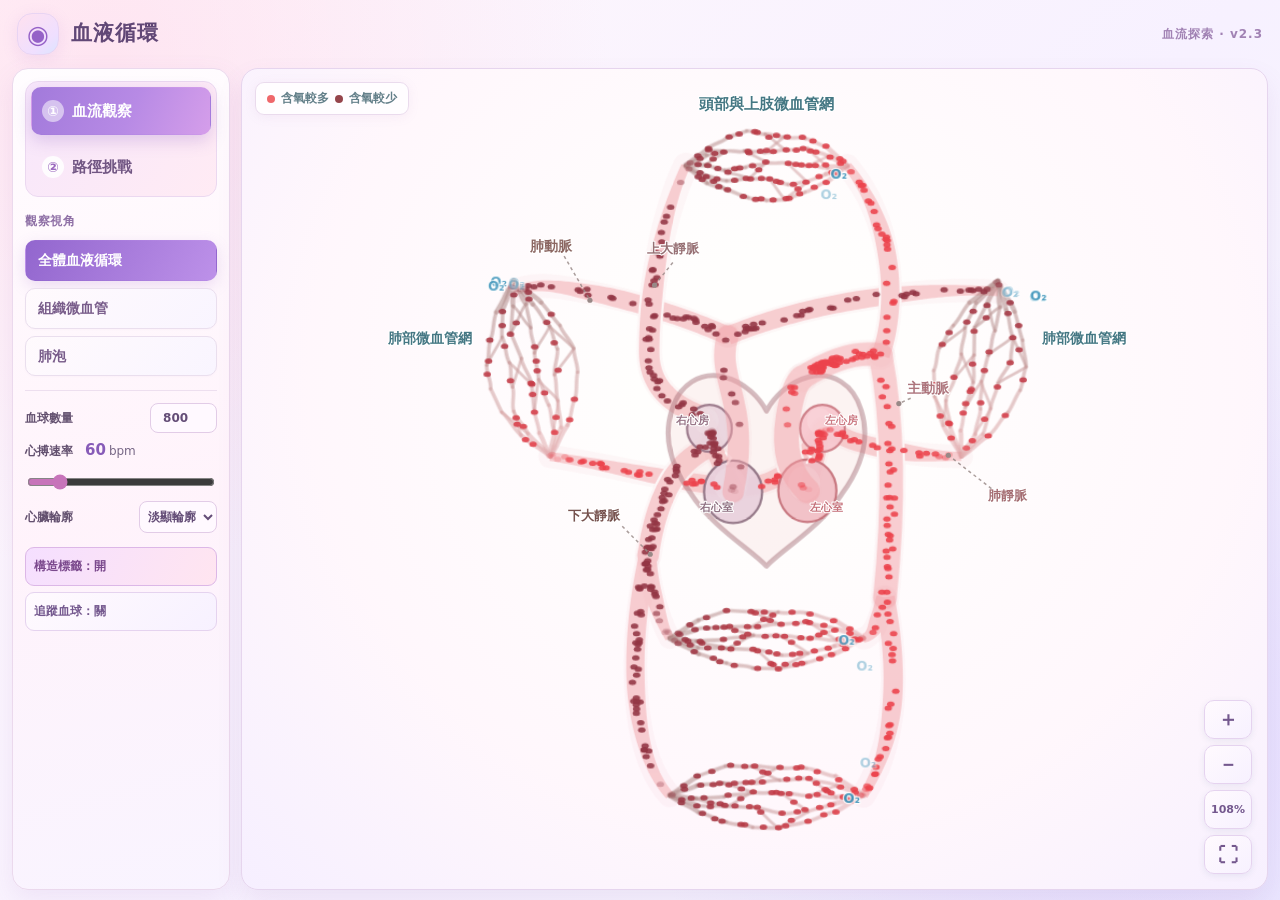
==== commit 7c25bb54: "Update index.html" ====
--- a/index.html
+++ b/index.html
@@ -130,5 +130,6 @@
   </div>
   <script src="./app.js" defer></script>
   <script src="./route.js" defer></script>
+<script src="./home-button.js"></script>
 </body>
-</html>+</html>
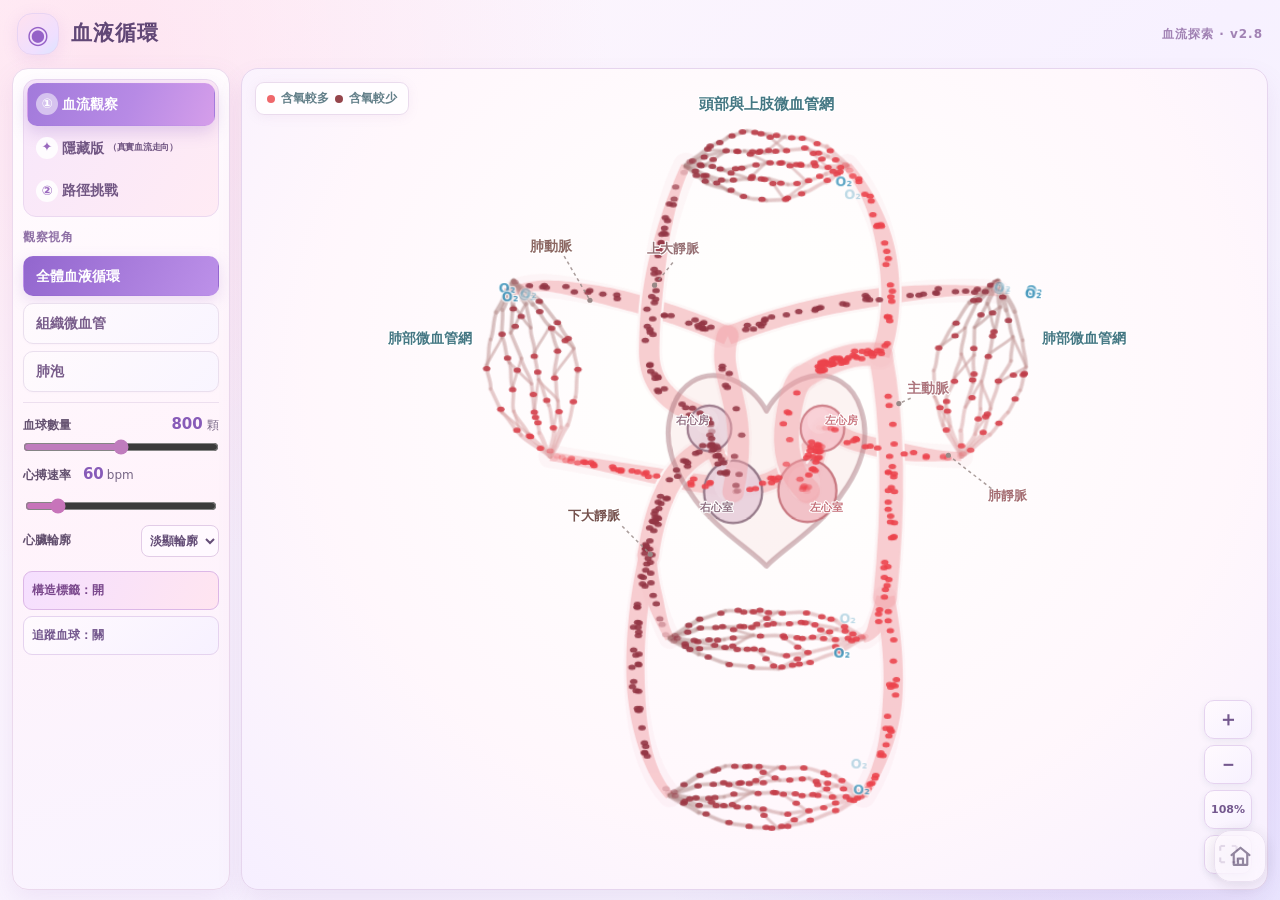
==== commit db0d99c8: "Add files via upload" ====
--- a/index.html
+++ b/index.html
@@ -5,7 +5,7 @@
   <meta name="viewport" content="width=device-width,initial-scale=1,viewport-fit=cover">
   <meta name="theme-color" content="#b27bdb">
   <meta name="description" content="互動式血液循環模型：觀察體循環、肺循環及微血管氣體交換">
-  <title>血液循環 2D｜路徑挑戰 × 血流觀察 v2.3</title>
+  <title>血液循環 2D｜血流觀察 × 真實血流走向 × 路徑挑戰</title>
   <meta name="apple-mobile-web-app-capable" content="yes">
   <meta name="apple-mobile-web-app-status-bar-style" content="default">
   <link rel="stylesheet" href="./style.css">
@@ -15,19 +15,43 @@
   <div class="app">
     <header class="app-header">
       <div class="brand"><span class="brand-icon" aria-hidden="true">◉</span><div><h1>血液循環</h1><p>從心臟到微血管，看見血液的旅程</p></div></div>
-      <span class="edition-label">血流探索 · v2.3</span>
+      <span class="edition-label">血流探索 · v2.8</span>
     </header>
     <div class="layout-shell">
       <aside class="control-sidebar" aria-label="操作選項">
         <nav class="main-tabs" aria-label="學習分頁">
-          <button type="button" class="main-tab selected" id="toObserve" aria-pressed="true"><span class="tab-seq">①</span> 血流觀察</button>
-          <button type="button" class="main-tab" id="toRoute" aria-pressed="false"><span class="tab-seq">②</span> 路徑挑戰</button>
+          <button type="button" class="main-tab selected" id="toObserve" aria-pressed="true"><span class="tab-seq">①</span><span class="main-tab-name">血流觀察</span></button>
+          <button type="button" class="main-tab advanced-nav" id="toAdvanced" aria-pressed="false" title="熟悉基礎血流後，觀察完整人體的擬真流向"><span class="adv-tab-top"><span class="tab-seq">✦</span><span class="adv-tab-name">隱藏版</span><span class="adv-tab-sub">（真實血流走向）</span></span></button>
+          <button type="button" class="main-tab" id="toRoute" aria-pressed="false"><span class="tab-seq">②</span><span class="main-tab-name">路徑挑戰</span></button>
         </nav>
+        <section class="advanced-only advanced-controls" aria-label="進階擬真血流操作">
+          <nav class="advanced-zones" aria-label="觀察視角">
+            <span class="sidebar-label">單顆血球路徑</span>
+            <div class="advanced-zone-grid">
+              <button type="button" class="adv-zone active" data-advanced-zone="head">頭部</button>
+              <button type="button" class="adv-zone" data-advanced-zone="heart">心肺</button>
+              <button type="button" class="adv-zone" data-advanced-zone="arm">右手</button>
+              <button type="button" class="adv-zone" data-advanced-zone="kidney">左腎</button>
+              <button type="button" class="adv-zone" data-advanced-zone="gut">小腸</button>
+              <button type="button" class="adv-zone" data-advanced-zone="leg">右腿</button>
+            </div>
+          </nav>
+          <div class="advanced-guide-side"><span id="advancedGuideSideText">從左心房出發，觀察一圈血流</span><button id="advancedFreeObserve" type="button" class="guide-replay" aria-pressed="false">⌖ 自由觀察</button></div>
+          <section class="advanced-toolbox" aria-label="血流動畫控制">
+            <label class="control adv-count count-slider"><span>血球數量 <strong id="advancedCountText" aria-live="off">1200</strong><small>顆</small></span><input id="advancedCount" type="range" min="0" max="1600" step="20" value="1200" aria-label="進階版血球數量"></label>
+            <label class="control adv-speed"><span>動畫速度 <strong id="advancedSpeedText">1.0</strong><small>×</small></span><input id="advancedSpeed" type="range" min="0.2" max="2" step="0.1" value="1"></label>
+            <div class="advanced-tool-buttons">
+              <button type="button" id="advancedPlay" class="tool enabled" aria-pressed="true">Ⅱ 暫停</button>
+              <button type="button" id="advancedFollow" class="tool" aria-pressed="false">追蹤血球：關</button>
+            </div>
+            <p class="advanced-hint">鏡頭固定｜路徑導覽獨立於一般血球</p>
+          </section>
+        </section>
         <section class="route-toolbar route-only" aria-label="路徑練習選擇">
           <div class="route-level-group" aria-label="練習階段">
             <span class="sidebar-label">練習階段</span>
             <div class="route-levels" role="group" aria-label="路徑練習階段">
-              <button class="route-level selected" type="button" data-level="paired" aria-pressed="true" title="圖像搭配構造名稱">① 圖文</button>
+              <button class="route-level selected" type="button" data-level="paired" aria-pressed="true" title="同時提供圖像與構造文字">① 圖＋文</button>
               <button class="route-level" type="button" data-level="visual" aria-pressed="false" title="觀察圖像，點選血管">② 圖示</button>
               <button class="route-level" type="button" data-level="words" aria-pressed="false" title="只看文字選擇血流順序">③ 文字</button>
             </div>
@@ -36,7 +60,7 @@
             <span class="sidebar-label">選擇路徑</span>
             <button class="route-mode selected" data-mode="upper" type="button">頭部 · 上半身</button>
             <button class="route-mode" data-mode="lower" type="button">腳底 · 下半身</button>
-            <button class="route-mode" data-mode="challenge" type="button">◎ A → B 挑戰</button>
+            <button class="route-mode" data-mode="challenge" type="button">◎ 情境挑戰</button>
           </div>
           <div class="sidebar-tools">
             <button class="route-control" id="routeDemo" aria-label="路徑示範">▶ 示範</button>
@@ -50,7 +74,7 @@
           <button type="button" class="tab" data-view="alveolus" aria-pressed="false">肺泡</button>
         </nav>
         <section class="toolbar observe-only" aria-label="血流動畫控制">
-          <label class="control count-control" id="countControl"><span>血球數量</span><input type="number" id="cellCount" min="0" max="1600" step="1" value="800" inputmode="numeric"></label>
+          <label class="control count-control count-slider" id="countControl"><span>血球數量 <strong id="cellCountText" aria-live="off">800</strong><small>顆</small></span><input type="range" id="cellCount" min="0" max="1600" step="20" value="800" aria-label="基礎版血球數量"></label>
           <label class="control heart-control"><span>心搏速率　<strong id="heartRateValue">60</strong><small>bpm</small></span><input id="heartRate" type="range" min="40" max="180" value="60" step="1"></label>
           <label class="control heart-shell-control" id="heartShellControl"><span>心臟輪廓</span><select id="heartOpacity" aria-label="心臟外型顯示"><option value="clear">隱藏輪廓</option><option value="half" selected>淡顯輪廓</option></select></label>
           <div class="tool-buttons">
@@ -66,7 +90,7 @@
         <div class="scenario-copy">
           <strong id="scenarioTitle">血液循環情境</strong>
           <p id="scenarioDetail">依照情境找出血流路徑。</p>
-          <span id="scenarioLoc" class="scenario-loc">A → B</span>
+          <span id="scenarioLoc" class="scenario-loc">起點 → 終點</span>
         </div>
         <div class="scenario-actions">
           <span id="routeMessage" class="scenario-feedback" aria-live="polite"></span>
@@ -104,6 +128,9 @@
           <button id="routeIntroStart" type="button">開始挑戰　→</button>
         </div>
       </div>
+      <iframe id="advancedFrame" class="advanced-frame" title="進階真實血流走向模擬" tabindex="0" loading="lazy" allow="fullscreen" aria-label="271 條血管路線與血球動畫" hidden></iframe>
+      <div id="advancedLoading" class="advanced-loading" hidden>正在準備進階血流畫面…</div>
+      <div id="advancedGuideStatus" class="advanced-guide-status" aria-live="polite"><strong id="advancedGuideName">頭部血流</strong><span id="advancedGuidePhase">從左心房出發</span><div class="advanced-guide-progress"><i id="advancedGuideProgress"></i></div></div>
       <div class="stage-chips"><span class="state-swatch"><i></i> 含氧較多 <i></i> 含氧較少</span></div>
       <div class="zoom-stack" aria-label="縮放工具"><button id="zoomIn" type="button" title="放大">＋</button><button id="zoomOut" type="button" title="縮小">－</button><button id="zoomReset" type="button" title="重設100%">100%</button><button id="zoomFit" type="button" title="適應畫面">⛶</button></div>
     </main>
@@ -130,6 +157,7 @@
   </div>
   <script src="./app.js" defer></script>
   <script src="./route.js" defer></script>
-<script src="./home-button.js"></script>
+  <script src="./advanced.js" defer></script>
+  <script src="./home-button.js"></script>
 </body>
-</html>
+</html>
--- a/style.css
+++ b/style.css
@@ -452,3 +452,197 @@
 
 /* Different substances have labeled relative classroom scales (not real units). */
 .graph-footer{overflow-wrap:anywhere;line-height:1.3;min-height:18px}
+
+/* v2.4 — advanced mode shares the original approved purple/pink classroom UI. */
+.advanced-only{display:none!important}
+.app.advanced-active .advanced-only{display:flex!important}
+.app.advanced-active .observe-only,.app.advanced-active .route-only{display:none!important}
+.app.advanced-active .route-panel{display:none!important}
+.app.advanced-active .scenario-card,.app.advanced-active #routeIntro,.app.advanced-active .route-word-board{display:none!important}
+.app.advanced-active #world,.app.advanced-active .stage-chips{visibility:hidden!important}
+.main-tab.advanced-nav{font-size:13px}
+.main-tab.advanced-nav small{display:block;font-size:10px;margin-left:28px;margin-top:3px;letter-spacing:.6px;opacity:.82}
+.main-tab.advanced-nav.selected{color:#fff!important;background:linear-gradient(108deg,#9c78d4,#cf89bc)!important;border-color:transparent!important;box-shadow:0 5px 15px #b581bc3a!important}
+.advanced-controls{flex-direction:column;align-items:stretch;gap:12px;min-width:0}
+.advanced-zones{display:flex;flex-direction:column;gap:5px}
+.advanced-zone-grid{display:grid;grid-template-columns:repeat(2,minmax(0,1fr));gap:6px}
+.adv-zone{min-height:41px;border-radius:10px;border:1px solid #eadfee;color:#775b88;background:linear-gradient(130deg,#fffbfd,#f9f4ff);font-weight:750;font-size:12px;padding:8px 4px;text-align:center}
+.adv-zone.active{background:linear-gradient(115deg,#9366d0,#bc8fe6);border-color:#b58bd7;color:#fff;box-shadow:0 3px 10px #9c79cb2a}
+.advanced-extra-zones{padding-top:4px;font-size:11px;color:#856d98}
+.advanced-extra-zones summary{cursor:pointer;font-weight:700;padding:6px 1px}
+.advanced-extra-zones .advanced-zone-grid{padding:6px 0}
+.advanced-toolbox{display:flex;flex-direction:column;align-items:stretch;gap:10px;border-top:1px solid #eddfef;padding-top:12px}
+.advanced-toolbox .control{margin:0;min-width:0;gap:5px}
+.advanced-toolbox .control select{max-width:110px}
+.advanced-toolbox .control input[type=range]{width:100%}
+.advanced-tool-buttons{display:grid;grid-template-columns:repeat(2,minmax(0,1fr));gap:7px}
+.advanced-tool-buttons .tool{padding:10px 5px;min-width:0;text-align:center;font-size:11px}
+.advanced-tool-buttons .tool:last-child{grid-column:span 2}
+.advanced-hint{margin:0;font-size:11px;color:#9884a5;line-height:1.6}
+.advanced-frame{position:absolute;inset:0;z-index:2;width:100%;height:100%;border:0;border-radius:inherit;background:#fffaff;display:none}
+.app.advanced-active .advanced-frame:not([hidden]){display:block}
+.advanced-loading{display:none;position:absolute;z-index:7;top:50%;left:50%;transform:translate(-50%,-50%);background:#fff9ff;border:1px solid #e7d6ed;border-radius:12px;padding:16px 24px;box-shadow:var(--shadow);font-size:13px;color:#795a92}
+.app.advanced-active .advanced-loading:not([hidden]){display:block}
+.app.advanced-active .zoom-stack{z-index:9;pointer-events:auto}
+.app.advanced-active .stage{cursor:default}
+@media(max-width:1100px){.main-tab.advanced-nav{font-size:11.5px}.main-tab.advanced-nav small{font-size:9px}.advanced-zone-grid{gap:4px}.adv-zone{font-size:11px;padding:7px 2px;min-height:37px}.advanced-controls{gap:7px}.advanced-toolbox{gap:7px;padding-top:8px}.advanced-hint{font-size:10px}}
+
+/* v2.5: stable 2-line secret entry and NO scrollable teaching sidebars. */
+html,body,.app{height:100dvh;max-height:100dvh;overflow:hidden!important}
+.control-sidebar{overflow:hidden!important;overscroll-behavior:contain;gap:clamp(5px,1.1vh,10px);padding:clamp(6px,1.1vh,11px)}
+.main-tabs{gap:3px;padding:3px;flex:0 0 auto}
+.main-tab{padding:clamp(7px,1.05vh,10px) 8px;min-height:0;font-size:14px}
+.main-tab.advanced-nav{display:flex;flex-direction:column;align-items:flex-start;gap:3px;line-height:1.1;padding:7px 9px!important;white-space:nowrap}
+.adv-tab-top{display:flex;align-items:center;gap:5px;font-size:13px;font-weight:900;line-height:1.3}
+.adv-tab-top .tab-seq{width:21px;height:21px;margin:0}
+.adv-tab-sub{display:inline-block;margin-left:26px;padding:3px 7px;border:1px solid #d6a9dc;border-radius:7px;background:#fff8;letter-spacing:.45px;font-size:10px;font-weight:850;line-height:1.2;white-space:nowrap}
+.main-tab.advanced-nav.selected .adv-tab-sub{background:#fff2;border-color:#ffffff80;color:#fff}
+.advanced-controls{gap:clamp(5px,1vh,8px)}
+.advanced-zones{gap:4px}
+.advanced-zone-grid{gap:5px}
+.adv-zone{min-height:34px;padding:7px 2px;white-space:nowrap;line-height:1.1}
+.advanced-guide-side{display:flex;flex-direction:column;gap:5px;min-width:0;align-items:stretch}
+#advancedGuideSideText{font-size:10px;color:#887197;line-height:1.4;text-align:center}
+.guide-replay{background:linear-gradient(120deg,#f6e7fb,#fff4fb);border:1px solid #dcbfe9;color:#8755a1;border-radius:9px;padding:7px 5px;font-size:12px;font-weight:800;cursor:pointer}
+.advanced-toolbox{padding-top:8px;gap:clamp(5px,.9vh,8px)}
+.advanced-toolbox .control{font-size:12px;gap:4px}
+.advanced-toolbox .control input[type=range]{margin-top:2px;height:14px}
+.advanced-tool-buttons{gap:5px}
+.advanced-tool-buttons .tool{padding:7px 3px;font-size:10.5px}
+.advanced-hint{font-size:9.5px;line-height:1.2}
+.advanced-guide-status{display:none;position:absolute;top:10px;left:10px;z-index:9;min-width:195px;max-width:min(300px,55%);padding:9px 12px;background:#fffafdF5;border:1px solid #ead2ed;border-radius:12px;box-shadow:0 4px 12px #724d8d16;pointer-events:none;flex-direction:column;gap:4px;color:#704b86}
+.app.advanced-active .advanced-guide-status{display:flex}
+.advanced-guide-status strong{font-size:13px}
+.advanced-guide-status span{font-size:11px;line-height:1.35}
+.advanced-guide-progress{width:100%;height:4px;background:#eadfec;border-radius:99px;overflow:hidden}
+.advanced-guide-progress i{display:block;width:0%;height:100%;background:linear-gradient(90deg,#b78adf,#e88eab);transition:width .16s}
+@media(max-width:1100px){.control-sidebar{gap:6px;padding:8px}.main-tab{padding:7px 6px;font-size:13px}.adv-zone{min-height:31px;padding:6px 1px;font-size:11px}.advanced-toolbox{gap:6px}.advanced-hint{display:none}}
+@media(max-height:710px){.app-header{min-height:30px}.control-sidebar{gap:4px;padding:6px}.advanced-controls{gap:4px}.adv-zone{min-height:28px;padding:4px 1px}.main-tab{padding:6px}.main-tab.advanced-nav{padding:5px 8px!important}.advanced-toolbox{gap:4px;padding-top:5px}.advanced-toolbox .control{font-size:11px}.advanced-tool-buttons .tool{padding:5px 2px}.advanced-guide-side{gap:3px}.guide-replay{padding:5px}.advanced-hint{display:none}}
+
+/* v2.6: one-line secret entry; compact two-button layout; all views remain viewport-locked. */
+.main-tab.advanced-nav{
+ display:flex!important;flex-direction:row!important;align-items:center!important;
+ justify-content:flex-start!important;min-width:0;padding:7px 5px!important;
+ white-space:nowrap!important;line-height:1.2!important;overflow:visible!important;
+}
+.adv-tab-top{display:flex!important;align-items:center!important;gap:3px!important;
+ flex-wrap:nowrap!important;white-space:nowrap!important;min-width:0!important;max-width:100%;}
+.adv-tab-top .tab-seq{width:18px!important;height:18px!important;min-width:18px!important;
+ font-size:11px!important;margin:0!important;flex-shrink:0!important;}
+.adv-tab-name{font-size:12px!important;font-weight:900!important;white-space:nowrap!important;flex-shrink:0!important;}
+.adv-tab-sub{display:inline-block!important;flex-shrink:0!important;margin:0!important;
+ padding:2px 2px!important;white-space:nowrap!important;letter-spacing:0!important;
+ border:1px solid #d6a9dc!important;border-radius:5px!important;
+ background:#fff8;font-size:8px!important;font-weight:800!important;line-height:1.15!important;}
+.main-tab.advanced-nav.selected .adv-tab-sub{background:#fff2!important;border-color:#ffffff80!important;color:#fff!important}
+.advanced-tool-buttons{grid-template-columns:repeat(2,minmax(0,1fr))!important}
+.advanced-tool-buttons .tool:last-child{grid-column:auto!important}
+@media(max-width:1100px){
+ .main-tab.advanced-nav{padding:6px 3px!important}
+ .adv-tab-name{font-size:11px!important}
+ .adv-tab-sub{font-size:7.6px!important;padding:2px 1px!important}
+ .adv-tab-top{gap:2px!important}
+}
+@media(max-height:710px){.main-tab.advanced-nav{padding:5px 3px!important}}
+
+/* v2.7: one-line, aligned secret entry without an inner frame. */
+.main-tab.advanced-nav{padding-left:8px!important;padding-right:3px!important;overflow:hidden!important}
+.adv-tab-top{gap:4px!important;min-width:0!important;width:100%;justify-content:flex-start}
+.adv-tab-top .tab-seq{width:22px!important;min-width:22px!important;height:22px!important;margin:0!important;font-size:13px!important}
+.adv-tab-name{font-size:12px!important;letter-spacing:-.2px!important}
+.adv-tab-sub,.main-tab.advanced-nav.selected .adv-tab-sub{
+ border:0!important;border-radius:0!important;background:transparent!important;
+ box-shadow:none!important;padding:0!important;margin:0!important;
+ font-size:9px!important;font-weight:750!important;letter-spacing:-.15px!important;
+ color:inherit!important;white-space:nowrap!important;
+}
+/* Same stacked range slider design for both blood-cell controls. */
+.count-slider{display:flex!important;flex-direction:column!important;align-items:stretch!important;justify-content:flex-start!important;gap:1px!important}
+.count-slider>span{display:flex;align-items:baseline;justify-content:flex-start;gap:4px;width:100%;white-space:nowrap}
+.count-slider>span strong{margin-left:auto;min-width:0!important;font-size:15px!important;font-variant-numeric:tabular-nums}
+.count-slider>span small{margin:0!important}
+.count-slider input[type=range]{width:100%!important;max-width:none!important;height:20px!important;margin:2px 0 0!important;accent-color:#bf7cbd;cursor:pointer}
+.advanced-guide-side .guide-replay{font-size:12px;font-weight:850;min-height:32px;white-space:nowrap}
+.advanced-guide-side .guide-replay.enabled{background:linear-gradient(110deg,#f5dfff,#ffe9f5);border-color:#c88edb;color:#72428c}
+@media(max-width:1100px){
+ .main-tab.advanced-nav{padding-left:6px!important;padding-right:1px!important}
+ .adv-tab-top{gap:3px!important}
+ .adv-tab-name{font-size:11.5px!important}
+ .adv-tab-sub,.main-tab.advanced-nav.selected .adv-tab-sub{font-size:8.5px!important;letter-spacing:-.2px!important}
+ .advanced-toolbox{gap:5px}
+}
+@media(max-height:710px){
+ .main-tab.advanced-nav{padding-left:6px!important}
+ .advanced-guide-side .guide-replay{min-height:28px;padding:5px}
+ .count-slider input[type=range]{height:17px!important}
+}
+
+/* v2.8 final-stage polish: tabs share exactly the same text start and typography. */
+.main-tabs .main-tab{display:grid!important;grid-template-columns:22px minmax(0,1fr)!important;
+ column-gap:4px!important;align-items:center!important;justify-content:start!important;
+ text-align:left!important;white-space:nowrap!important;min-width:0!important;
+ padding-left:8px!important;padding-right:5px!important;font-size:14px!important;line-height:1.25!important}
+.main-tabs .main-tab .tab-seq,.main-tabs .main-tab.advanced-nav .tab-seq{
+ display:grid!important;place-items:center!important;grid-column:1!important;width:22px!important;min-width:22px!important;
+ height:22px!important;margin:0!important;font-size:13px!important;letter-spacing:0!important}
+.main-tab-name,.adv-tab-name{font-size:14px!important;font-weight:800!important;letter-spacing:0!important;white-space:nowrap!important}
+.main-tab.advanced-nav .adv-tab-top{display:flex!important;grid-column:1 / -1!important;
+ align-items:center!important;flex-wrap:nowrap!important;white-space:nowrap!important;min-width:0!important;
+ width:100%!important;gap:4px!important}
+.main-tab.advanced-nav .adv-tab-name{font-size:14px!important;font-weight:800!important;letter-spacing:0!important}
+.main-tab.advanced-nav .adv-tab-sub{font-size:9.2px!important;font-weight:740!important;
+ letter-spacing:-.26px!important;white-space:nowrap!important;flex-shrink:0!important}
+@media(max-width:1100px){
+ .main-tabs .main-tab{padding-left:6px!important;padding-right:2px!important;column-gap:3px!important;font-size:13px!important}
+ .main-tab-name,.main-tab.advanced-nav .adv-tab-name{font-size:13px!important}
+ .main-tab.advanced-nav .adv-tab-sub{font-size:8.4px!important;letter-spacing:-.35px!important}
+ .main-tab.advanced-nav .adv-tab-top{gap:3px!important}
+}
+/* A gentle visual division between "practice stage" and "choose a path". */
+.app.challenge-active .route-toolbar{gap:10px!important;padding-top:9px!important}
+.app.challenge-active .route-level-group{margin:0!important;padding:3px 3px 13px!important;
+ border-bottom:1.5px solid #e3c6ef!important;gap:7px!important}
+.app.challenge-active .route-levels{margin:0!important;gap:4px!important}
+.app.challenge-active .route-level{font-size:clamp(9px,1.1vw,12px)!important;
+ font-weight:850!important;padding:8px 1px!important;white-space:nowrap!important;min-height:39px!important}
+.app.challenge-active .route-mode-group{gap:8px!important;padding-top:4px!important}
+.app.challenge-active .route-mode-group>.sidebar-label{margin-bottom:2px!important}
+.app.challenge-active .route-toolbar .sidebar-tools{margin-top:6px!important}
+/* Mission reads as a question, not tiny supplementary metadata. */
+.app.challenge-active .scenario-card{padding:12px 15px!important;min-height:98px!important;
+ gap:15px!important;align-items:center!important}
+.app.challenge-active .scenario-copy{gap:4px!important;flex:1!important;min-width:0!important}
+.app.challenge-active .scenario-card strong{font-size:clamp(16px,1.5vw,19px)!important;line-height:1.38!important;
+ font-weight:900!important;letter-spacing:.1px!important}
+.app.challenge-active .scenario-card p{font-size:clamp(13px,1.2vw,15px)!important;line-height:1.48!important;
+ margin:0!important;max-height:none!important;display:block!important;overflow:visible!important}
+.app.challenge-active .scenario-card .scenario-loc{font-size:clamp(12px,1.05vw,14px)!important;
+ line-height:1.4!important;margin:3px 0 0!important;gap:6px!important}
+.app.challenge-active .endpoint-chip{font-weight:850!important;background:#fffaff;
+ border:1px solid #ead3f2;padding:3px 8px;border-radius:8px}
+.app.challenge-active .scenario-actions{min-width:0!important;max-width:30%!important}
+.route-pin-label{font-weight:900!important;font-size:12px!important;stroke:#fff9fc;stroke-width:1.2px!important}
+@media(max-width:1100px){
+ .app.challenge-active .scenario-card{padding:9px 11px!important;gap:9px!important;min-height:92px!important}
+ .app.challenge-active .scenario-card strong{font-size:17px!important}
+ .app.challenge-active .scenario-card p{font-size:13.5px!important}
+ .app.challenge-active .scenario-card .scenario-loc{font-size:12.5px!important}
+ .app.challenge-active .route-toolbar{gap:8px!important}
+}
+@media(max-height:710px){
+ .app.challenge-active .scenario-card{padding:7px 9px!important;min-height:83px!important}
+ .app.challenge-active .scenario-card strong{font-size:16px!important}
+ .app.challenge-active .scenario-card p{font-size:13px!important}
+ .app.challenge-active .route-level-group{padding-bottom:10px!important}
+ .app.challenge-active .route-toolbar{gap:6px!important}
+}
+/* Final reading-size refinement after 1024px landscape screenshot review. */
+@media (min-width:900px) and (max-width:1100px){
+ .app.challenge-active .scenario-card strong{font-size:19px!important}
+ .app.challenge-active .scenario-card p{font-size:14.7px!important}
+ .app.challenge-active .scenario-card .scenario-loc{font-size:13.3px!important}
+}
+@media (min-width:900px) and (max-height:710px){
+ .app.challenge-active .scenario-card strong{font-size:18px!important}
+ .app.challenge-active .scenario-card p{font-size:14px!important}
+}
